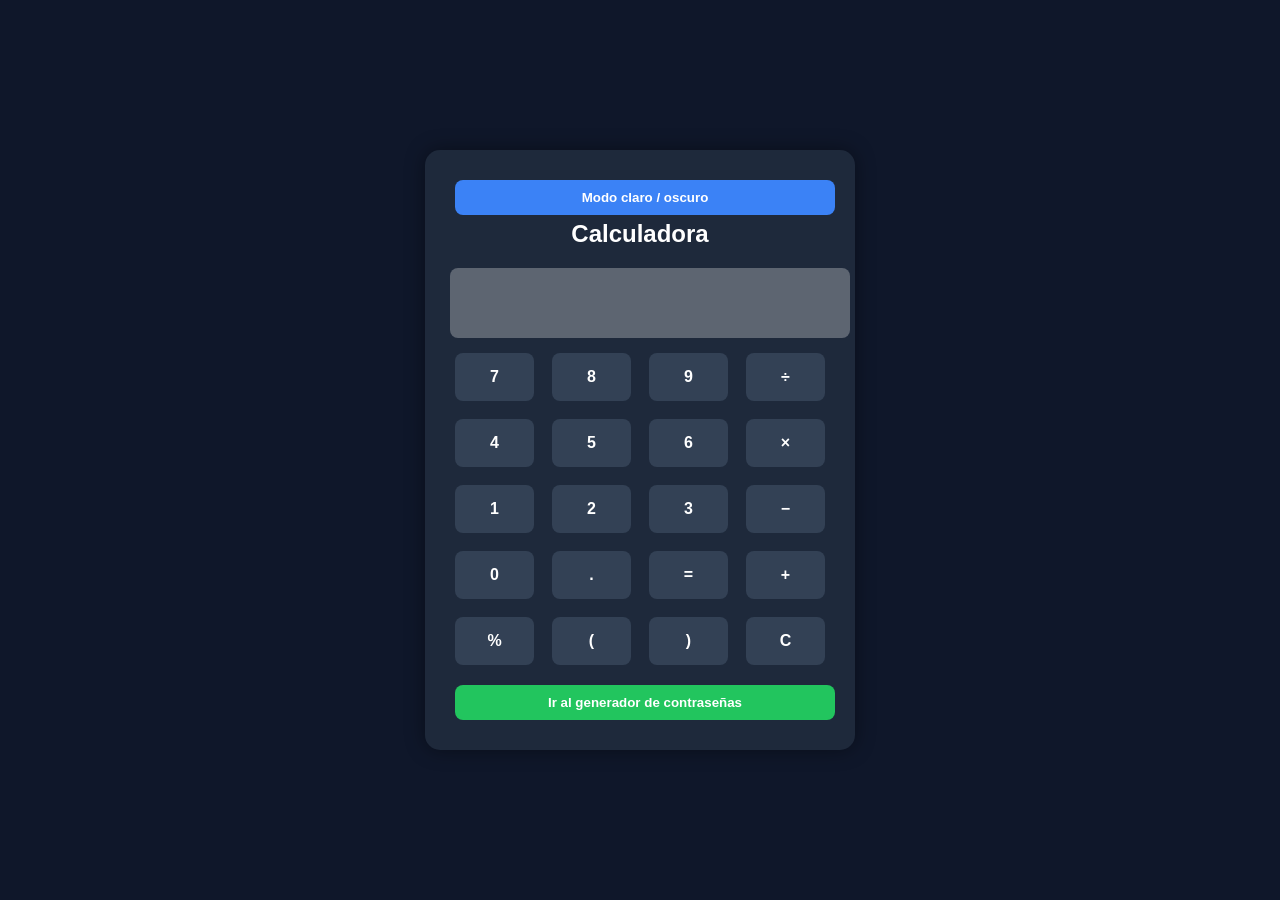
==== index.html @ c1d6c951 "Add initial HTML structure for online tools" ====
<!DOCTYPE html>
<html lang="es">
<head>
<meta charset="UTF-8">
<title>Herramientas Online</title>

<style>

body{
font-family:Arial;
margin:0;
background:#0f172a;
color:white;
display:flex;
justify-content:center;
align-items:center;
min-height:100vh;
transition:0.3s;
}

.container{
background:#1e293b;
padding:25px;
border-radius:15px;
width:380px;
box-shadow:0 0 20px rgba(0,0,0,0.4);
transition:0.3s;
}

h2{
margin-top:0;
text-align:center;
}

button{
padding:10px;
border:none;
border-radius:8px;
cursor:pointer;
margin:5px;
background:#ef4444;
color:white;
font-weight:bold;
}

button:hover{
opacity:0.85;
}

.mode-btn{
width:100%;
background:#3b82f6;
}

.calc-display{
width:100%;
height:50px;
font-size:20px;
margin-bottom:10px;
border-radius:8px;
border:none;
padding:10px;
}

.calc-grid{
display:grid;
grid-template-columns:repeat(4,1fr);
gap:8px;
}

.calc-grid button{
padding:15px;
font-size:16px;
background:#334155;
}

.password{
display:none;
}

#password{
background:#020617;
padding:12px;
border-radius:8px;
margin:10px 0;
word-break:break-all;
}

.options{
font-size:14px;
}

.history{
margin-top:10px;
max-height:80px;
overflow:auto;
font-size:12px;
background:#020617;
padding:8px;
border-radius:8px;
}

.strength{
height:8px;
background:#111;
border-radius:4px;
margin-top:8px;
overflow:hidden;
}

.strength-bar{
height:100%;
width:0%;
background:red;
transition:0.3s;
}

input[type="range"]{
width:100%;
}

.switch-btn{
margin-top:15px;
width:100%;
background:#22c55e;
}


/* MODO CLARO */

.light{
background:#f1f5f9;
color:black;
}

.light .container{
background:white;
}

.light #password{
background:#e2e8f0;
}

.light .history{
background:#e2e8f0;
}

.light .calc-grid button{
background:#d1d5db;
color:black;
}

</style>
</head>

<body>

<div class="container">

<button class="mode-btn" onclick="toggleMode()">Modo claro / oscuro</button>

<div id="calculatorTool">

<h2>Calculadora</h2>

<input class="calc-display" id="calcDisplay" disabled>

<div class="calc-grid">

<button onclick="press('7')">7</button>
<button onclick="press('8')">8</button>
<button onclick="press('9')">9</button>
<button onclick="press('/')">÷</button>

<button onclick="press('4')">4</button>
<button onclick="press('5')">5</button>
<button onclick="press('6')">6</button>
<button onclick="press('*')">×</button>

<button onclick="press('1')">1</button>
<button onclick="press('2')">2</button>
<button onclick="press('3')">3</button>
<button onclick="press('-')">−</button>

<button onclick="press('0')">0</button>
<button onclick="press('.')">.</button>
<button onclick="calculate()">=</button>
<button onclick="press('+')">+</button>

<button onclick="press('%')">%</button>
<button onclick="press('(')">(</button>
<button onclick="press(')')">)</button>
<button onclick="clearCalc()">C</button>

</div>

<button class="switch-btn" onclick="showPassword()">Ir al generador de contraseñas</button>

</div>


<div id="passwordTool" class="password">

<h2>Generador de Contraseñas</h2>

<div id="password">Pulsa generar</div>

<button onclick="generatePassword()">Generar</button>
<button onclick="copyPassword()">Copiar</button>

<div class="options">

<p>Longitud: <span id="lengthValue">16</span></p>
<input type="range" min="6" max="32" value="16" id="length">

<label><input type="checkbox" id="upper" checked> Mayúsculas</label><br>
<label><input type="checkbox" id="lower" checked> Minúsculas</label><br>
<label><input type="checkbox" id="numbers" checked> Números</label><br>
<label><input type="checkbox" id="symbols"> Símbolos</label>

</div>

<div class="strength">
<div class="strength-bar" id="strengthBar"></div>
</div>

<div class="history" id="history"></div>

<button class="switch-btn" onclick="showCalculator()">Volver a calculadora</button>

</div>

</div>

<script>

function toggleMode(){
document.body.classList.toggle("light");
}

let display=document.getElementById("calcDisplay");

function press(val){
display.value+=val;
}

function calculate(){
try{
display.value=eval(display.value);
}catch{
display.value="Error";
}
}

function clearCalc(){
display.value="";
}

function showPassword(){
document.getElementById("calculatorTool").style.display="none";
document.getElementById("passwordTool").style.display="block";
}

function showCalculator(){
document.getElementById("passwordTool").style.display="none";
document.getElementById("calculatorTool").style.display="block";
}

const upper="ABCDEFGHIJKLMNOPQRSTUVWXYZ";
const lower="abcdefghijklmnopqrstuvwxyz";
const numbers="0123456789";
const symbols="!@#$%^&*()_+[]{}<>?";

const slider=document.getElementById("length");
const lengthValue=document.getElementById("lengthValue");

slider.oninput=()=>lengthValue.innerText=slider.value;

function generatePassword(){

let chars="";

if(document.getElementById("upper").checked) chars+=upper;
if(document.getElementById("lower").checked) chars+=lower;
if(document.getElementById("numbers").checked) chars+=numbers;
if(document.getElementById("symbols").checked) chars+=symbols;

if(chars===""){
alert("Selecciona al menos una opción");
return;
}

let length=slider.value;
let password="";

for(let i=0;i<length;i++){
password+=chars.charAt(Math.floor(Math.random()*chars.length));
}

document.getElementById("password").innerText=password;

checkStrength(password);
addHistory(password);

}

function copyPassword(){

let text=document.getElementById("password").innerText;

navigator.clipboard.writeText(text).then(()=>{
alert("Contraseña copiada");
});

}

function checkStrength(pass){

let score=0;

if(pass.length>8) score++;
if(/[A-Z]/.test(pass)) score++;
if(/[0-9]/.test(pass)) score++;
if(/[^A-Za-z0-9]/.test(pass)) score++;

let bar=document.getElementById("strengthBar");

bar.style.width=(score/4*100)+"%";

if(score<=1) bar.style.background="red";
else if(score==2) bar.style.background="orange";
else if(score==3) bar.style.background="yellow";
else bar.style.background="green";

}

function addHistory(pass){

let history=document.getElementById("history");

let item=document.createElement("div");

item.innerText=pass;

history.prepend(item);

}

</script>

</body>
</html>
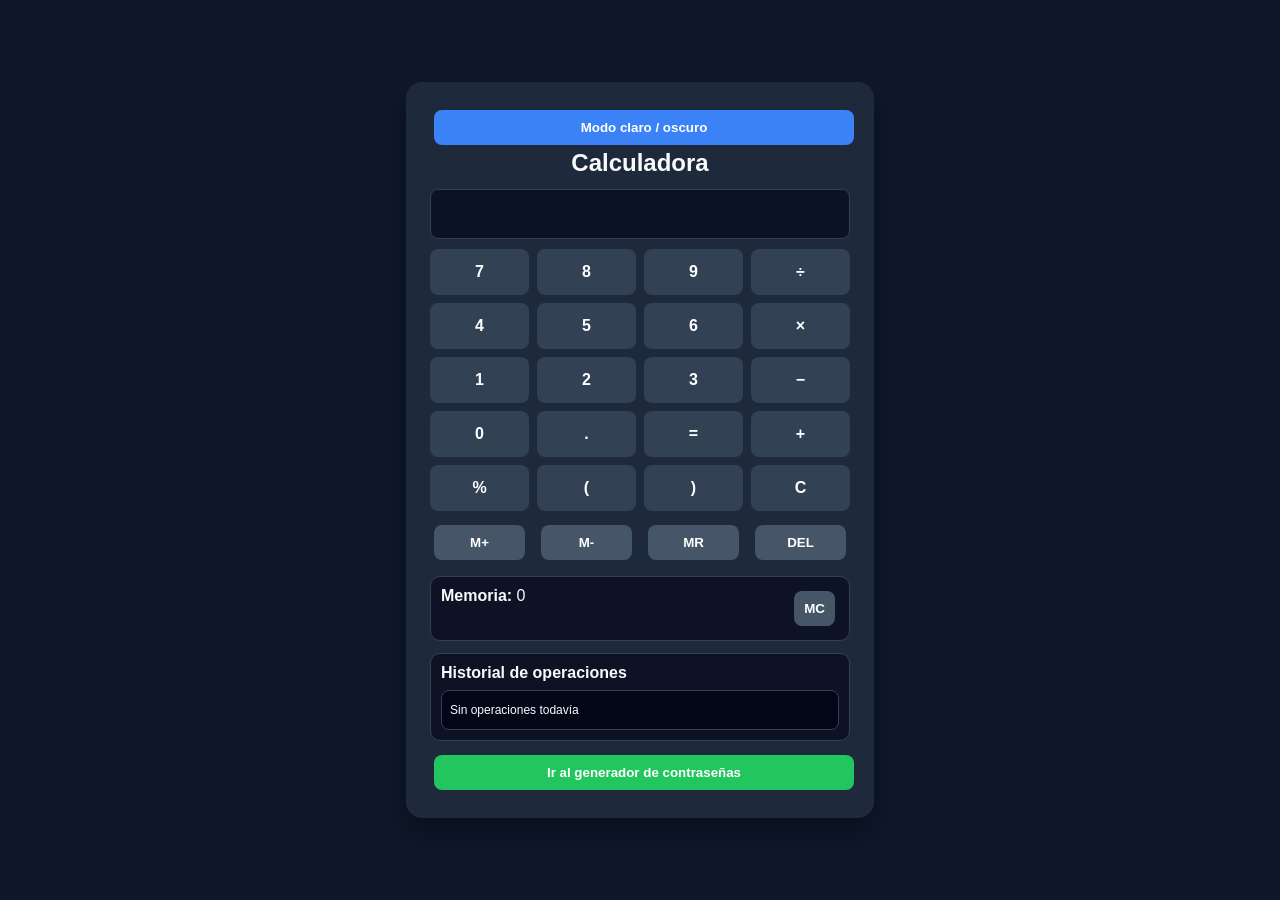
==== commit 4d3b7d0a: "Enhance calculator and password generator UX and security" ====
--- a/index.html
+++ b/index.html
@@ -2,350 +2,625 @@
 <html lang="es">
 <head>
 <meta charset="UTF-8">
+<meta name="viewport" content="width=device-width, initial-scale=1.0">
 <title>Herramientas Online</title>
 
 <style>
+:root{
+  --bg:#0f172a;
+  --panel:#1e293b;
+  --surface:#020617;
+  --text:#f8fafc;
+  --muted:#cbd5e1;
+  --primary:#3b82f6;
+  --secondary:#22c55e;
+  --danger:#ef4444;
+}
 
 body{
-font-family:Arial;
-margin:0;
-background:#0f172a;
-color:white;
-display:flex;
-justify-content:center;
-align-items:center;
-min-height:100vh;
-transition:0.3s;
+  font-family:Arial, sans-serif;
+  margin:0;
+  background:var(--bg);
+  color:var(--text);
+  display:flex;
+  justify-content:center;
+  align-items:center;
+  min-height:100vh;
+  transition:0.3s;
 }
 
 .container{
-background:#1e293b;
-padding:25px;
-border-radius:15px;
-width:380px;
-box-shadow:0 0 20px rgba(0,0,0,0.4);
-transition:0.3s;
+  background:var(--panel);
+  padding:24px;
+  border-radius:16px;
+  width:min(420px,92vw);
+  box-shadow:0 14px 28px rgba(0,0,0,0.35);
+  transition:0.3s;
 }
 
 h2{
-margin-top:0;
-text-align:center;
+  margin:0 0 12px;
+  text-align:center;
 }
 
 button{
-padding:10px;
-border:none;
-border-radius:8px;
-cursor:pointer;
-margin:5px;
-background:#ef4444;
-color:white;
-font-weight:bold;
-}
-
-button:hover{
-opacity:0.85;
-}
-
-.mode-btn{
-width:100%;
-background:#3b82f6;
-}
+  padding:10px;
+  border:none;
+  border-radius:8px;
+  cursor:pointer;
+  margin:4px;
+  background:var(--danger);
+  color:white;
+  font-weight:bold;
+  transition:transform 0.15s ease, opacity 0.15s ease;
+}
+button:hover{ opacity:0.9; }
+button:active{ transform:scale(0.98); }
+
+.mode-btn{ width:100%; background:var(--primary); }
+.switch-btn{ margin-top:14px; width:100%; background:var(--secondary); }
+.subtle-btn{ background:#475569; }
 
 .calc-display{
-width:100%;
-height:50px;
-font-size:20px;
-margin-bottom:10px;
-border-radius:8px;
-border:none;
-padding:10px;
+  width:100%;
+  height:50px;
+  font-size:20px;
+  margin-bottom:10px;
+  border-radius:8px;
+  border:1px solid #334155;
+  padding:10px;
+  box-sizing:border-box;
+  background:#0b1223;
+  color:var(--text);
 }
 
 .calc-grid{
-display:grid;
-grid-template-columns:repeat(4,1fr);
-gap:8px;
+  display:grid;
+  grid-template-columns:repeat(4,1fr);
+  gap:8px;
 }
 
 .calc-grid button{
-padding:15px;
-font-size:16px;
-background:#334155;
-}
-
-.password{
-display:none;
-}
+  padding:14px;
+  font-size:16px;
+  margin:0;
+  background:#334155;
+}
+
+.calc-memory{
+  display:grid;
+  grid-template-columns:repeat(4,1fr);
+  gap:8px;
+  margin:10px 0;
+}
+
+.section{
+  margin-top:12px;
+  background:rgba(2,6,23,0.6);
+  border:1px solid #334155;
+  border-radius:10px;
+  padding:10px;
+}
+
+.password{ display:none; }
 
 #password{
-background:#020617;
-padding:12px;
-border-radius:8px;
-margin:10px 0;
-word-break:break-all;
-}
-
-.options{
-font-size:14px;
-}
-
+  background:var(--surface);
+  padding:12px;
+  border-radius:8px;
+  margin:10px 0;
+  word-break:break-all;
+  min-height:20px;
+  border:1px solid #334155;
+}
+
+.options{ font-size:14px; color:var(--muted); }
 .history{
-margin-top:10px;
-max-height:80px;
-overflow:auto;
-font-size:12px;
-background:#020617;
-padding:8px;
-border-radius:8px;
-}
+  margin-top:8px;
+  max-height:120px;
+  overflow:auto;
+  font-size:12px;
+  background:var(--surface);
+  padding:8px;
+  border-radius:8px;
+  border:1px solid #334155;
+}
+.history div{ padding:4px 0; border-bottom:1px solid rgba(148,163,184,0.2); }
+.history div:last-child{ border-bottom:none; }
 
 .strength{
-height:8px;
-background:#111;
-border-radius:4px;
-margin-top:8px;
-overflow:hidden;
-}
-
-.strength-bar{
-height:100%;
-width:0%;
-background:red;
-transition:0.3s;
-}
-
-input[type="range"]{
-width:100%;
-}
-
-.switch-btn{
-margin-top:15px;
-width:100%;
-background:#22c55e;
-}
-
+  height:8px;
+  background:#111;
+  border-radius:4px;
+  margin-top:8px;
+  overflow:hidden;
+}
+.strength-bar{ height:100%; width:0%; background:red; transition:0.3s; }
+#strengthText{ margin-top:8px; font-size:13px; font-weight:bold; }
+#passwordTip{ margin-top:2px; font-size:12px; color:var(--muted); }
+
+input[type="range"]{ width:100%; }
+
+.toast{
+  position:fixed;
+  bottom:16px;
+  left:50%;
+  transform:translateX(-50%) translateY(20px);
+  background:#0b1223;
+  color:#fff;
+  border:1px solid #334155;
+  border-radius:8px;
+  padding:10px 14px;
+  opacity:0;
+  pointer-events:none;
+  transition:opacity .2s ease, transform .2s ease;
+  z-index:1000;
+}
+.toast.show{ opacity:1; transform:translateX(-50%) translateY(0); }
 
 /* MODO CLARO */
-
-.light{
-background:#f1f5f9;
-color:black;
-}
-
-.light .container{
-background:white;
-}
-
-.light #password{
-background:#e2e8f0;
-}
-
-.light .history{
-background:#e2e8f0;
-}
-
-.light .calc-grid button{
-background:#d1d5db;
-color:black;
-}
-
+.light{ background:#f1f5f9; color:black; }
+.light .container{ background:white; color:#0f172a; }
+.light .calc-display{ background:#f8fafc; color:#0f172a; border-color:#d1d5db; }
+.light #password, .light .history, .light .section{ background:#e2e8f0; border-color:#cbd5e1; }
+.light .calc-grid button{ background:#d1d5db; color:black; }
+.light .subtle-btn{ background:#94a3b8; color:#0f172a; }
 </style>
 </head>
 
 <body>
-
 <div class="container">
-
-<button class="mode-btn" onclick="toggleMode()">Modo claro / oscuro</button>
-
-<div id="calculatorTool">
-
-<h2>Calculadora</h2>
-
-<input class="calc-display" id="calcDisplay" disabled>
-
-<div class="calc-grid">
-
-<button onclick="press('7')">7</button>
-<button onclick="press('8')">8</button>
-<button onclick="press('9')">9</button>
-<button onclick="press('/')">÷</button>
-
-<button onclick="press('4')">4</button>
-<button onclick="press('5')">5</button>
-<button onclick="press('6')">6</button>
-<button onclick="press('*')">×</button>
-
-<button onclick="press('1')">1</button>
-<button onclick="press('2')">2</button>
-<button onclick="press('3')">3</button>
-<button onclick="press('-')">−</button>
-
-<button onclick="press('0')">0</button>
-<button onclick="press('.')">.</button>
-<button onclick="calculate()">=</button>
-<button onclick="press('+')">+</button>
-
-<button onclick="press('%')">%</button>
-<button onclick="press('(')">(</button>
-<button onclick="press(')')">)</button>
-<button onclick="clearCalc()">C</button>
-
+  <button class="mode-btn" onclick="toggleMode()">Modo claro / oscuro</button>
+
+  <div id="calculatorTool">
+    <h2>Calculadora</h2>
+    <input class="calc-display" id="calcDisplay" disabled aria-label="Pantalla de calculadora">
+
+    <div class="calc-grid">
+      <button onclick="press('7')">7</button>
+      <button onclick="press('8')">8</button>
+      <button onclick="press('9')">9</button>
+      <button onclick="press('/')">÷</button>
+
+      <button onclick="press('4')">4</button>
+      <button onclick="press('5')">5</button>
+      <button onclick="press('6')">6</button>
+      <button onclick="press('*')">×</button>
+
+      <button onclick="press('1')">1</button>
+      <button onclick="press('2')">2</button>
+      <button onclick="press('3')">3</button>
+      <button onclick="press('-')">−</button>
+
+      <button onclick="press('0')">0</button>
+      <button onclick="press('.')">.</button>
+      <button onclick="calculate()">=</button>
+      <button onclick="press('+')">+</button>
+
+      <button onclick="press('%')">%</button>
+      <button onclick="press('(')">(</button>
+      <button onclick="press(')')">)</button>
+      <button onclick="clearCalc()">C</button>
+    </div>
+
+    <div class="calc-memory">
+      <button class="subtle-btn" onclick="memoryAdd()">M+</button>
+      <button class="subtle-btn" onclick="memorySubtract()">M-</button>
+      <button class="subtle-btn" onclick="memoryRecall()">MR</button>
+      <button class="subtle-btn" onclick="deleteLast()">DEL</button>
+    </div>
+
+    <div class="section">
+      <strong>Memoria:</strong> <span id="memoryValue">0</span>
+      <button class="subtle-btn" style="float:right" onclick="memoryClear()">MC</button>
+      <div style="clear:both"></div>
+    </div>
+
+    <div class="section">
+      <strong>Historial de operaciones</strong>
+      <div class="history" id="calcHistory"></div>
+    </div>
+
+    <button class="switch-btn" onclick="showPassword()">Ir al generador de contraseñas</button>
+  </div>
+
+  <div id="passwordTool" class="password">
+    <h2>Generador de Contraseñas</h2>
+    <div id="password">Pulsa generar</div>
+
+    <button onclick="generatePassword()">Generar</button>
+    <button onclick="copyPassword()">Copiar</button>
+
+    <div class="options">
+      <p>Longitud: <span id="lengthValue">16</span></p>
+      <input type="range" min="6" max="64" value="16" id="length">
+
+      <label><input type="checkbox" id="upper" checked> Mayúsculas</label><br>
+      <label><input type="checkbox" id="lower" checked> Minúsculas</label><br>
+      <label><input type="checkbox" id="numbers" checked> Números</label><br>
+      <label><input type="checkbox" id="symbols"> Símbolos</label><br>
+      <label><input type="checkbox" id="excludeSimilar"> Excluir caracteres ambiguos (O,0,l,1,I)</label>
+    </div>
+
+    <div class="strength"><div class="strength-bar" id="strengthBar"></div></div>
+    <div id="strengthText">Fortaleza: -</div>
+    <div id="passwordTip"></div>
+
+    <div class="section">
+      <strong>Historial generado</strong>
+      <div class="history" id="history"></div>
+    </div>
+
+    <button class="switch-btn" onclick="showCalculator()">Volver a calculadora</button>
+  </div>
 </div>
 
-<button class="switch-btn" onclick="showPassword()">Ir al generador de contraseñas</button>
-
-</div>
-
-
-<div id="passwordTool" class="password">
-
-<h2>Generador de Contraseñas</h2>
-
-<div id="password">Pulsa generar</div>
-
-<button onclick="generatePassword()">Generar</button>
-<button onclick="copyPassword()">Copiar</button>
-
-<div class="options">
-
-<p>Longitud: <span id="lengthValue">16</span></p>
-<input type="range" min="6" max="32" value="16" id="length">
-
-<label><input type="checkbox" id="upper" checked> Mayúsculas</label><br>
-<label><input type="checkbox" id="lower" checked> Minúsculas</label><br>
-<label><input type="checkbox" id="numbers" checked> Números</label><br>
-<label><input type="checkbox" id="symbols"> Símbolos</label>
-
-</div>
-
-<div class="strength">
-<div class="strength-bar" id="strengthBar"></div>
-</div>
-
-<div class="history" id="history"></div>
-
-<button class="switch-btn" onclick="showCalculator()">Volver a calculadora</button>
-
-</div>
-
-</div>
+<div id="toast" class="toast" role="status" aria-live="polite"></div>
 
 <script>
-
 function toggleMode(){
-document.body.classList.toggle("light");
-}
-
-let display=document.getElementById("calcDisplay");
+  document.body.classList.toggle("light");
+  localStorage.setItem("smartcalc_theme", document.body.classList.contains("light") ? "light" : "dark");
+}
+
+const display=document.getElementById("calcDisplay");
+let calcMemory=0;
 
 function press(val){
-display.value+=val;
+  if(display.value==="Error") display.value="";
+  display.value+=val;
+}
+
+function clearCalc(){ display.value=""; }
+function deleteLast(){ display.value=display.value.slice(0,-1); }
+
+function tokenize(expression){
+  const tokens=[];
+  let num="";
+  for(let i=0;i<expression.length;i++){
+    const c=expression[i];
+    if(/[0-9.]/.test(c)){
+      num+=c;
+      continue;
+    }
+    if(num){
+      if((num.match(/\./g)||[]).length>1) throw new Error("Número inválido");
+      tokens.push(num);
+      num="";
+    }
+    if(/[+\-*/()%]/.test(c)) tokens.push(c);
+    else if(c.trim()!=="") throw new Error("Carácter no permitido");
+  }
+  if(num){
+    if((num.match(/\./g)||[]).length>1) throw new Error("Número inválido");
+    tokens.push(num);
+  }
+  return tokens;
+}
+
+function toRPN(tokens){
+  const output=[];
+  const stack=[];
+  const precedence={'+':1,'-':1,'*':2,'/':2,'%':2};
+
+  for(let i=0;i<tokens.length;i++){
+    const t=tokens[i];
+    const prev=tokens[i-1];
+
+    if(!Number.isNaN(Number(t))){
+      output.push(t);
+    }else if(t==='('){
+      stack.push(t);
+    }else if(t===')'){
+      while(stack.length && stack[stack.length-1] !== '(') output.push(stack.pop());
+      if(stack.pop()!=='(') throw new Error("Paréntesis sin cerrar");
+    }else if(precedence[t]){
+      if(t==='-' && (i===0 || (prev && (precedence[prev] || prev==='(')))) output.push('0');
+      while(stack.length && precedence[stack[stack.length-1]]>=precedence[t]) output.push(stack.pop());
+      stack.push(t);
+    }else{
+      throw new Error("Token inválido");
+    }
+  }
+
+  while(stack.length){
+    const op=stack.pop();
+    if(op==='(') throw new Error("Paréntesis sin cerrar");
+    output.push(op);
+  }
+
+  return output;
+}
+
+function evalRPN(rpn){
+  const stack=[];
+  for(const t of rpn){
+    if(!Number.isNaN(Number(t))){
+      stack.push(Number(t));
+      continue;
+    }
+    const b=stack.pop();
+    const a=stack.pop();
+    if(a===undefined || b===undefined) throw new Error("Expresión inválida");
+
+    if(t==='+') stack.push(a+b);
+    else if(t==='-') stack.push(a-b);
+    else if(t==='*') stack.push(a*b);
+    else if(t==='/'){
+      if(b===0) throw new Error("División por cero");
+      stack.push(a/b);
+    }
+    else if(t==='%'){
+      if(b===0) throw new Error("Módulo por cero");
+      stack.push(a%b);
+    }
+  }
+
+  if(stack.length!==1 || !Number.isFinite(stack[0])) throw new Error("Expresión inválida");
+  return stack[0];
+}
+
+function formatResult(n){
+  if(Number.isInteger(n)) return String(n);
+  return String(Number(n.toFixed(10)));
 }
 
 function calculate(){
-try{
-display.value=eval(display.value);
-}catch{
-display.value="Error";
-}
-}
-
-function clearCalc(){
-display.value="";
+  const expression=display.value;
+  if(!expression) return;
+
+  try{
+    const result=evalRPN(toRPN(tokenize(expression)));
+    const formatted=formatResult(result);
+    display.value=formatted;
+    addCalcHistory(`${expression} = ${formatted}`);
+  }catch(error){
+    display.value="Error";
+    showToast(error.message || "No se pudo calcular");
+  }
+}
+
+function addCalcHistory(entry){
+  const history=document.getElementById("calcHistory");
+  const item=document.createElement("div");
+  item.innerText=entry;
+  history.prepend(item);
+  while(history.children.length>15) history.removeChild(history.lastChild);
+}
+
+function getDisplayNumber(){
+  const value=Number(display.value);
+  return Number.isFinite(value) ? value : null;
+}
+
+function memoryAdd(){
+  const n=getDisplayNumber();
+  if(n===null) return showToast("Resultado inválido para memoria");
+  calcMemory+=n;
+  updateMemoryLabel();
+}
+
+function memorySubtract(){
+  const n=getDisplayNumber();
+  if(n===null) return showToast("Resultado inválido para memoria");
+  calcMemory-=n;
+  updateMemoryLabel();
+}
+
+function memoryRecall(){
+  display.value=formatResult(calcMemory);
+}
+
+function memoryClear(){
+  calcMemory=0;
+  updateMemoryLabel();
+}
+
+function updateMemoryLabel(){
+  document.getElementById("memoryValue").innerText=formatResult(calcMemory);
 }
 
 function showPassword(){
-document.getElementById("calculatorTool").style.display="none";
-document.getElementById("passwordTool").style.display="block";
+  document.getElementById("calculatorTool").style.display="none";
+  document.getElementById("passwordTool").style.display="block";
 }
 
 function showCalculator(){
-document.getElementById("passwordTool").style.display="none";
-document.getElementById("calculatorTool").style.display="block";
+  document.getElementById("passwordTool").style.display="none";
+  document.getElementById("calculatorTool").style.display="block";
 }
 
 const upper="ABCDEFGHIJKLMNOPQRSTUVWXYZ";
 const lower="abcdefghijklmnopqrstuvwxyz";
 const numbers="0123456789";
 const symbols="!@#$%^&*()_+[]{}<>?";
+const ambiguous=/[O0l1I]/g;
 
 const slider=document.getElementById("length");
 const lengthValue=document.getElementById("lengthValue");
-
-slider.oninput=()=>lengthValue.innerText=slider.value;
+slider.oninput=()=>{
+  lengthValue.innerText=slider.value;
+  savePasswordPrefs();
+};
+
+["upper","lower","numbers","symbols","excludeSimilar"].forEach(id=>{
+  document.getElementById(id).addEventListener("change", savePasswordPrefs);
+});
+
+function secureRandomInt(max){
+  if(max<=0) throw new Error("Máximo inválido");
+  const maxUint=0xffffffff;
+  const limit=maxUint - (maxUint % max);
+  const array=new Uint32Array(1);
+  do{ crypto.getRandomValues(array); }while(array[0]>=limit);
+  return array[0] % max;
+}
+
+function randomChar(set){ return set.charAt(secureRandomInt(set.length)); }
+
+function shuffleSecure(chars){
+  for(let i=chars.length-1;i>0;i--){
+    const j=secureRandomInt(i+1);
+    [chars[i],chars[j]]=[chars[j],chars[i]];
+  }
+  return chars;
+}
+
+function selectedSets(){
+  const excludeSimilar=document.getElementById("excludeSimilar").checked;
+  const sets=[];
+
+  const maybePush=(enabled, charset)=>{
+    if(!enabled) return;
+    const clean=excludeSimilar ? charset.replace(ambiguous,"") : charset;
+    if(clean.length) sets.push(clean);
+  };
+
+  maybePush(document.getElementById("upper").checked, upper);
+  maybePush(document.getElementById("lower").checked, lower);
+  maybePush(document.getElementById("numbers").checked, numbers);
+  maybePush(document.getElementById("symbols").checked, symbols);
+
+  return sets;
+}
 
 function generatePassword(){
-
-let chars="";
-
-if(document.getElementById("upper").checked) chars+=upper;
-if(document.getElementById("lower").checked) chars+=lower;
-if(document.getElementById("numbers").checked) chars+=numbers;
-if(document.getElementById("symbols").checked) chars+=symbols;
-
-if(chars===""){
-alert("Selecciona al menos una opción");
-return;
-}
-
-let length=slider.value;
-let password="";
-
-for(let i=0;i<length;i++){
-password+=chars.charAt(Math.floor(Math.random()*chars.length));
-}
-
-document.getElementById("password").innerText=password;
-
-checkStrength(password);
-addHistory(password);
-
+  const sets=selectedSets();
+  if(!sets.length){
+    showToast("Selecciona al menos una opción");
+    return;
+  }
+
+  const length=Number(slider.value);
+  if(length<sets.length){
+    showToast("Aumenta la longitud para cubrir todas las opciones elegidas");
+    return;
+  }
+
+  const chars=[];
+  for(const set of sets) chars.push(randomChar(set));
+
+  const allChars=sets.join("");
+  while(chars.length<length) chars.push(randomChar(allChars));
+
+  const password=shuffleSecure(chars).join("");
+  document.getElementById("password").innerText=password;
+
+  checkStrength(password);
+  addHistory(password);
 }
 
 function copyPassword(){
-
-let text=document.getElementById("password").innerText;
-
-navigator.clipboard.writeText(text).then(()=>{
-alert("Contraseña copiada");
+  const text=document.getElementById("password").innerText;
+  if(!text || text==="Pulsa generar") return showToast("Primero genera una contraseña");
+
+  navigator.clipboard.writeText(text)
+    .then(()=>showToast("Contraseña copiada"))
+    .catch(()=>showToast("No se pudo copiar automáticamente"));
+}
+
+function checkStrength(pass){
+  let score=0;
+  const tips=[];
+
+  if(pass.length>=12) score++; else tips.push("Usa 12+ caracteres");
+  if(pass.length>=20) score++;
+  if(/[A-Z]/.test(pass)) score++; else tips.push("Incluye mayúsculas");
+  if(/[a-z]/.test(pass)) score++; else tips.push("Incluye minúsculas");
+  if(/[0-9]/.test(pass)) score++; else tips.push("Incluye números");
+  if(/[^A-Za-z0-9]/.test(pass)) score++; else tips.push("Incluye símbolos");
+  if(/(.)\1{2,}/.test(pass)) { score=Math.max(0,score-1); tips.push("Evita repeticiones consecutivas"); }
+
+  const maxScore=6;
+  const percent=(score/maxScore)*100;
+
+  const bar=document.getElementById("strengthBar");
+  const text=document.getElementById("strengthText");
+  const tip=document.getElementById("passwordTip");
+
+  bar.style.width=`${percent}%`;
+
+  if(score<=2){
+    bar.style.background="red";
+    text.innerText="Fortaleza: Débil";
+  }else if(score<=4){
+    bar.style.background="orange";
+    text.innerText="Fortaleza: Media";
+  }else if(score===5){
+    bar.style.background="#84cc16";
+    text.innerText="Fortaleza: Fuerte";
+  }else{
+    bar.style.background="green";
+    text.innerText="Fortaleza: Muy fuerte";
+  }
+
+  tip.innerText=tips.length ? `Sugerencia: ${tips[0]}` : "Excelente combinación de seguridad";
+}
+
+function addHistory(pass){
+  const history=document.getElementById("history");
+  const item=document.createElement("div");
+  item.innerText=pass;
+  history.prepend(item);
+  while(history.children.length>20) history.removeChild(history.lastChild);
+}
+
+function showToast(message){
+  const toast=document.getElementById("toast");
+  toast.textContent=message;
+  toast.classList.add("show");
+  clearTimeout(showToast.timer);
+  showToast.timer=setTimeout(()=>toast.classList.remove("show"), 2200);
+}
+
+function savePasswordPrefs(){
+  const prefs={
+    length:Number(slider.value),
+    upper:document.getElementById("upper").checked,
+    lower:document.getElementById("lower").checked,
+    numbers:document.getElementById("numbers").checked,
+    symbols:document.getElementById("symbols").checked,
+    excludeSimilar:document.getElementById("excludeSimilar").checked,
+  };
+  localStorage.setItem("smartcalc_pwd_prefs", JSON.stringify(prefs));
+}
+
+function loadPrefs(){
+  const theme=localStorage.getItem("smartcalc_theme");
+  if(theme==="light") document.body.classList.add("light");
+
+  try{
+    const prefs=JSON.parse(localStorage.getItem("smartcalc_pwd_prefs") || "{}");
+    if(prefs.length) slider.value=Math.min(64,Math.max(6,prefs.length));
+    ["upper","lower","numbers","symbols","excludeSimilar"].forEach(id=>{
+      if(typeof prefs[id]==="boolean") document.getElementById(id).checked=prefs[id];
+    });
+  }catch{ /* noop */ }
+
+  lengthValue.innerText=slider.value;
+  updateMemoryLabel();
+  document.getElementById("calcHistory").innerHTML="<div>Sin operaciones todavía</div>";
+  document.getElementById("history").innerHTML="<div>Sin contraseñas generadas</div>";
+}
+
+document.addEventListener("keydown", (event)=>{
+  const key=event.key;
+  const inPasswordView=document.getElementById("passwordTool").style.display==="block";
+  if(inPasswordView) return;
+
+  if(/[0-9]/.test(key) || ["+","-","*","/","%",".","(",")"].includes(key)){
+    press(key);
+  }else if(key==="Enter"){
+    event.preventDefault();
+    calculate();
+  }else if(key==="Backspace"){
+    deleteLast();
+  }else if(key==="Escape"){
+    clearCalc();
+  }
 });
 
-}
-
-function checkStrength(pass){
-
-let score=0;
-
-if(pass.length>8) score++;
-if(/[A-Z]/.test(pass)) score++;
-if(/[0-9]/.test(pass)) score++;
-if(/[^A-Za-z0-9]/.test(pass)) score++;
-
-let bar=document.getElementById("strengthBar");
-
-bar.style.width=(score/4*100)+"%";
-
-if(score<=1) bar.style.background="red";
-else if(score==2) bar.style.background="orange";
-else if(score==3) bar.style.background="yellow";
-else bar.style.background="green";
-
-}
-
-function addHistory(pass){
-
-let history=document.getElementById("history");
-
-let item=document.createElement("div");
-
-item.innerText=pass;
-
-history.prepend(item);
-
-}
-
+loadPrefs();
 </script>
 
 </body>
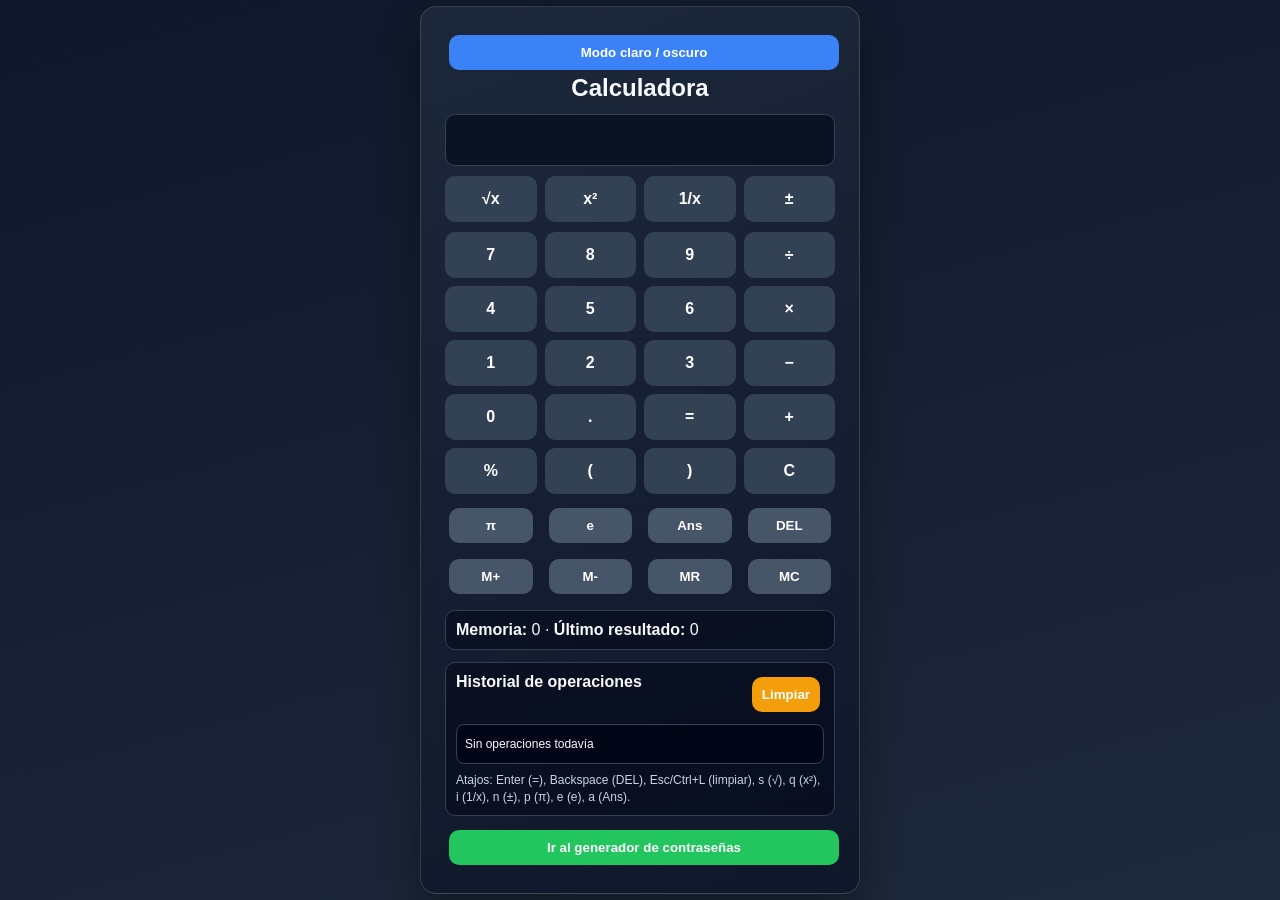
==== commit 40280cca: "Polish UI animations and add advanced calculator shortcuts" ====
--- a/index.html
+++ b/index.html
@@ -17,86 +17,83 @@
   --danger:#ef4444;
 }
 
+*{ box-sizing:border-box; }
+
 body{
   font-family:Arial, sans-serif;
   margin:0;
-  background:var(--bg);
+  background:linear-gradient(165deg,#0f172a,#1e293b);
   color:var(--text);
   display:flex;
   justify-content:center;
   align-items:center;
   min-height:100vh;
-  transition:0.3s;
+  transition:0.35s ease;
 }
 
 .container{
-  background:var(--panel);
+  background:linear-gradient(160deg,rgba(30,41,59,0.95),rgba(15,23,42,0.94));
+  backdrop-filter: blur(8px);
   padding:24px;
   border-radius:16px;
-  width:min(420px,92vw);
-  box-shadow:0 14px 28px rgba(0,0,0,0.35);
-  transition:0.3s;
-}
-
-h2{
-  margin:0 0 12px;
-  text-align:center;
-}
+  width:min(440px,92vw);
+  box-shadow:0 20px 40px rgba(0,0,0,0.35);
+  border:1px solid rgba(148,163,184,.25);
+}
+
+h2{ margin:0 0 12px; text-align:center; }
 
 button{
   padding:10px;
   border:none;
-  border-radius:8px;
+  border-radius:10px;
   cursor:pointer;
   margin:4px;
   background:var(--danger);
   color:white;
   font-weight:bold;
-  transition:transform 0.15s ease, opacity 0.15s ease;
-}
-button:hover{ opacity:0.9; }
-button:active{ transform:scale(0.98); }
+  transition:transform .14s ease, filter .14s ease, box-shadow .2s ease;
+}
+button:hover{ filter:brightness(1.08); box-shadow:0 5px 12px rgba(0,0,0,.2); }
+button:active{ transform:translateY(1px) scale(0.985); }
+button:focus-visible{ outline:2px solid #93c5fd; outline-offset:2px; }
 
 .mode-btn{ width:100%; background:var(--primary); }
 .switch-btn{ margin-top:14px; width:100%; background:var(--secondary); }
 .subtle-btn{ background:#475569; }
+.warning-btn{ background:#f59e0b; }
+
+.tool{
+  animation:fadeSlide .26s ease;
+}
+
+@keyframes fadeSlide{
+  from{ opacity:0; transform:translateY(6px); }
+  to{ opacity:1; transform:translateY(0); }
+}
 
 .calc-display{
   width:100%;
-  height:50px;
-  font-size:20px;
+  height:52px;
+  font-size:21px;
   margin-bottom:10px;
-  border-radius:8px;
+  border-radius:10px;
   border:1px solid #334155;
   padding:10px;
-  box-sizing:border-box;
   background:#0b1223;
   color:var(--text);
 }
 
-.calc-grid{
-  display:grid;
-  grid-template-columns:repeat(4,1fr);
-  gap:8px;
-}
-
-.calc-grid button{
-  padding:14px;
-  font-size:16px;
-  margin:0;
-  background:#334155;
-}
-
-.calc-memory{
-  display:grid;
-  grid-template-columns:repeat(4,1fr);
-  gap:8px;
-  margin:10px 0;
-}
+.calc-grid,.calc-memory,.calc-scientific{ display:grid; gap:8px; }
+.calc-grid{ grid-template-columns:repeat(4,1fr); }
+.calc-memory{ grid-template-columns:repeat(4,1fr); margin:10px 0; }
+.calc-scientific{ grid-template-columns:repeat(4,1fr); margin-bottom:10px; }
+
+.calc-grid button,.calc-scientific button{ padding:14px; font-size:16px; margin:0; background:#334155; }
 
 .section{
   margin-top:12px;
-  background:rgba(2,6,23,0.6);
+  background:rgba(2,6,23,0.55);
   border:1px solid #334155;
   border-radius:10px;
   padding:10px;
@@ -138,6 +135,7 @@
 .strength-bar{ height:100%; width:0%; background:red; transition:0.3s; }
 #strengthText{ margin-top:8px; font-size:13px; font-weight:bold; }
 #passwordTip{ margin-top:2px; font-size:12px; color:var(--muted); }
+#shortcutHint{ font-size:12px; color:var(--muted); margin-top:8px; line-height:1.4; }
 
 input[type="range"]{ width:100%; }
 
@@ -159,11 +157,11 @@
 .toast.show{ opacity:1; transform:translateX(-50%) translateY(0); }
 
 /* MODO CLARO */
-.light{ background:#f1f5f9; color:black; }
-.light .container{ background:white; color:#0f172a; }
+.light{ background:linear-gradient(165deg,#f8fafc,#e2e8f0); color:black; }
+.light .container{ background:linear-gradient(160deg,#ffffff,#f8fafc); color:#0f172a; border-color:#d1d5db; }
 .light .calc-display{ background:#f8fafc; color:#0f172a; border-color:#d1d5db; }
 .light #password, .light .history, .light .section{ background:#e2e8f0; border-color:#cbd5e1; }
-.light .calc-grid button{ background:#d1d5db; color:black; }
+.light .calc-grid button,.light .calc-scientific button{ background:#d1d5db; color:black; }
 .light .subtle-btn{ background:#94a3b8; color:#0f172a; }
 </style>
 </head>
@@ -172,9 +170,16 @@
 <div class="container">
   <button class="mode-btn" onclick="toggleMode()">Modo claro / oscuro</button>
 
-  <div id="calculatorTool">
+  <div id="calculatorTool" class="tool">
     <h2>Calculadora</h2>
     <input class="calc-display" id="calcDisplay" disabled aria-label="Pantalla de calculadora">
+
+    <div class="calc-scientific">
+      <button onclick="applySquareRoot()">√x</button>
+      <button onclick="applyPower2()">x²</button>
+      <button onclick="applyReciprocal()">1/x</button>
+      <button onclick="toggleSign()">±</button>
+    </div>
 
     <div class="calc-grid">
       <button onclick="press('7')">7</button>
@@ -204,27 +209,34 @@
     </div>
 
     <div class="calc-memory">
+      <button class="subtle-btn" onclick="insertConstant('PI')">π</button>
+      <button class="subtle-btn" onclick="insertConstant('E')">e</button>
+      <button class="subtle-btn" onclick="insertLastAnswer()">Ans</button>
+      <button class="subtle-btn" onclick="deleteLast()">DEL</button>
       <button class="subtle-btn" onclick="memoryAdd()">M+</button>
       <button class="subtle-btn" onclick="memorySubtract()">M-</button>
       <button class="subtle-btn" onclick="memoryRecall()">MR</button>
-      <button class="subtle-btn" onclick="deleteLast()">DEL</button>
+      <button class="subtle-btn" onclick="memoryClear()">MC</button>
     </div>
 
     <div class="section">
-      <strong>Memoria:</strong> <span id="memoryValue">0</span>
-      <button class="subtle-btn" style="float:right" onclick="memoryClear()">MC</button>
-      <div style="clear:both"></div>
+      <strong>Memoria:</strong> <span id="memoryValue">0</span> · <strong>Último resultado:</strong> <span id="lastAnswer">0</span>
     </div>
 
     <div class="section">
       <strong>Historial de operaciones</strong>
+      <button class="warning-btn" style="float:right" onclick="clearCalcHistory()">Limpiar</button>
+      <div style="clear:both"></div>
       <div class="history" id="calcHistory"></div>
+      <div id="shortcutHint">
+        Atajos: Enter (=), Backspace (DEL), Esc/Ctrl+L (limpiar), s (√), q (x²), i (1/x), n (±), p (π), e (e), a (Ans).
+      </div>
     </div>
 
     <button class="switch-btn" onclick="showPassword()">Ir al generador de contraseñas</button>
   </div>
 
-  <div id="passwordTool" class="password">
+  <div id="passwordTool" class="password tool">
     <h2>Generador de Contraseñas</h2>
     <div id="password">Pulsa generar</div>
 
@@ -248,6 +260,8 @@
 
     <div class="section">
       <strong>Historial generado</strong>
+      <button class="warning-btn" style="float:right" onclick="clearPasswordHistory()">Limpiar</button>
+      <div style="clear:both"></div>
       <div class="history" id="history"></div>
     </div>
 
@@ -265,6 +279,7 @@
 
 const display=document.getElementById("calcDisplay");
 let calcMemory=0;
+let lastCalcAnswer=0;
 
 function press(val){
   if(display.value==="Error") display.value="";
@@ -273,6 +288,41 @@
 
 function clearCalc(){ display.value=""; }
 function deleteLast(){ display.value=display.value.slice(0,-1); }
+
+function insertConstant(type){
+  const value=type === "PI" ? Math.PI : Math.E;
+  display.value += formatResult(value);
+}
+
+function insertLastAnswer(){
+  display.value += formatResult(lastCalcAnswer);
+}
+
+function applySquareRoot(){
+  const n=getDisplayNumber();
+  if(n===null) return showToast("Introduce primero un número");
+  if(n<0) return showToast("No existe raíz real de un número negativo");
+  display.value=formatResult(Math.sqrt(n));
+}
+
+function applyPower2(){
+  const n=getDisplayNumber();
+  if(n===null) return showToast("Introduce primero un número");
+  display.value=formatResult(n**2);
+}
+
+function applyReciprocal(){
+  const n=getDisplayNumber();
+  if(n===null) return showToast("Introduce primero un número");
+  if(n===0) return showToast("No se puede dividir entre cero");
+  display.value=formatResult(1/n);
+}
+
+function toggleSign(){
+  const n=getDisplayNumber();
+  if(n===null) return showToast("Introduce primero un número");
+  display.value=formatResult(-n);
+}
 
 function tokenize(expression){
   const tokens=[];
@@ -288,7 +338,7 @@
       tokens.push(num);
       num="";
     }
-    if(/[+\-*/()%]/.test(c)) tokens.push(c);
+    if(/[+\-*/()%^]/.test(c)) tokens.push(c);
     else if(c.trim()!=="") throw new Error("Carácter no permitido");
   }
   if(num){
@@ -301,7 +351,7 @@
 function toRPN(tokens){
   const output=[];
   const stack=[];
-  const precedence={'+':1,'-':1,'*':2,'/':2,'%':2};
+  const precedence={'+':1,'-':1,'*':2,'/':2,'%':2,'^':3};
 
   for(let i=0;i<tokens.length;i++){
     const t=tokens[i];
@@ -316,7 +366,7 @@
       if(stack.pop()!=='(') throw new Error("Paréntesis sin cerrar");
     }else if(precedence[t]){
       if(t==='-' && (i===0 || (prev && (precedence[prev] || prev==='(')))) output.push('0');
-      while(stack.length && precedence[stack[stack.length-1]]>=precedence[t]) output.push(stack.pop());
+      while(stack.length && precedence[stack[stack.length-1]]>=precedence[t] && !(t==='^' && stack[stack.length-1]==='^')) output.push(stack.pop());
       stack.push(t);
     }else{
       throw new Error("Token inválido");
@@ -349,10 +399,11 @@
     else if(t==='/'){
       if(b===0) throw new Error("División por cero");
       stack.push(a/b);
-    }
-    else if(t==='%'){
+    }else if(t==='%'){
       if(b===0) throw new Error("Módulo por cero");
       stack.push(a%b);
+    }else if(t==='^'){
+      stack.push(a**b);
     }
   }
 
@@ -373,6 +424,8 @@
     const result=evalRPN(toRPN(tokenize(expression)));
     const formatted=formatResult(result);
     display.value=formatted;
+    lastCalcAnswer=result;
+    updateLastAnswerLabel();
     addCalcHistory(`${expression} = ${formatted}`);
   }catch(error){
     display.value="Error";
@@ -382,10 +435,16 @@
 
 function addCalcHistory(entry){
   const history=document.getElementById("calcHistory");
+  const placeholder=history.querySelector(".placeholder");
+  if(placeholder) placeholder.remove();
   const item=document.createElement("div");
   item.innerText=entry;
   history.prepend(item);
   while(history.children.length>15) history.removeChild(history.lastChild);
+}
+
+function clearCalcHistory(){
+  document.getElementById("calcHistory").innerHTML='<div class="placeholder">Sin operaciones todavía</div>';
 }
 
 function getDisplayNumber(){
@@ -420,14 +479,26 @@
   document.getElementById("memoryValue").innerText=formatResult(calcMemory);
 }
 
+function updateLastAnswerLabel(){
+  document.getElementById("lastAnswer").innerText=formatResult(lastCalcAnswer);
+}
+
 function showPassword(){
   document.getElementById("calculatorTool").style.display="none";
-  document.getElementById("passwordTool").style.display="block";
+  const passwordTool=document.getElementById("passwordTool");
+  passwordTool.style.display="block";
+  passwordTool.classList.remove("tool");
+  void passwordTool.offsetWidth;
+  passwordTool.classList.add("tool");
 }
 
 function showCalculator(){
   document.getElementById("passwordTool").style.display="none";
-  document.getElementById("calculatorTool").style.display="block";
+  const calculatorTool=document.getElementById("calculatorTool");
+  calculatorTool.style.display="block";
+  calculatorTool.classList.remove("tool");
+  void calculatorTool.offsetWidth;
+  calculatorTool.classList.add("tool");
 }
 
 const upper="ABCDEFGHIJKLMNOPQRSTUVWXYZ";
@@ -559,10 +630,16 @@
 
 function addHistory(pass){
   const history=document.getElementById("history");
+  const placeholder=history.querySelector(".placeholder");
+  if(placeholder) placeholder.remove();
   const item=document.createElement("div");
   item.innerText=pass;
   history.prepend(item);
   while(history.children.length>20) history.removeChild(history.lastChild);
+}
+
+function clearPasswordHistory(){
+  document.getElementById("history").innerHTML='<div class="placeholder">Sin contraseñas generadas</div>';
 }
 
 function showToast(message){
@@ -595,12 +672,13 @@
     ["upper","lower","numbers","symbols","excludeSimilar"].forEach(id=>{
       if(typeof prefs[id]==="boolean") document.getElementById(id).checked=prefs[id];
     });
-  }catch{ /* noop */ }
+  }catch{}
 
   lengthValue.innerText=slider.value;
   updateMemoryLabel();
-  document.getElementById("calcHistory").innerHTML="<div>Sin operaciones todavía</div>";
-  document.getElementById("history").innerHTML="<div>Sin contraseñas generadas</div>";
+  updateLastAnswerLabel();
+  clearCalcHistory();
+  clearPasswordHistory();
 }
 
 document.addEventListener("keydown", (event)=>{
@@ -608,15 +686,35 @@
   const inPasswordView=document.getElementById("passwordTool").style.display==="block";
   if(inPasswordView) return;
 
-  if(/[0-9]/.test(key) || ["+","-","*","/","%",".","(",")"].includes(key)){
+  if(event.ctrlKey && key.toLowerCase()==='l'){
+    event.preventDefault();
+    clearCalc();
+    return;
+  }
+
+  if(/[0-9]/.test(key) || ["+","-","*","/","%",".","(",")","^"].includes(key)){
     press(key);
   }else if(key==="Enter"){
     event.preventDefault();
     calculate();
   }else if(key==="Backspace"){
     deleteLast();
-  }else if(key==="Escape"){
+  }else if(key==="Escape" || key==="Delete"){
     clearCalc();
+  }else if(key.toLowerCase()==='s'){
+    applySquareRoot();
+  }else if(key.toLowerCase()==='q'){
+    applyPower2();
+  }else if(key.toLowerCase()==='i'){
+    applyReciprocal();
+  }else if(key.toLowerCase()==='n'){
+    toggleSign();
+  }else if(key.toLowerCase()==='p'){
+    insertConstant('PI');
+  }else if(key.toLowerCase()==='e'){
+    insertConstant('E');
+  }else if(key.toLowerCase()==='a'){
+    insertLastAnswer();
   }
 });
 
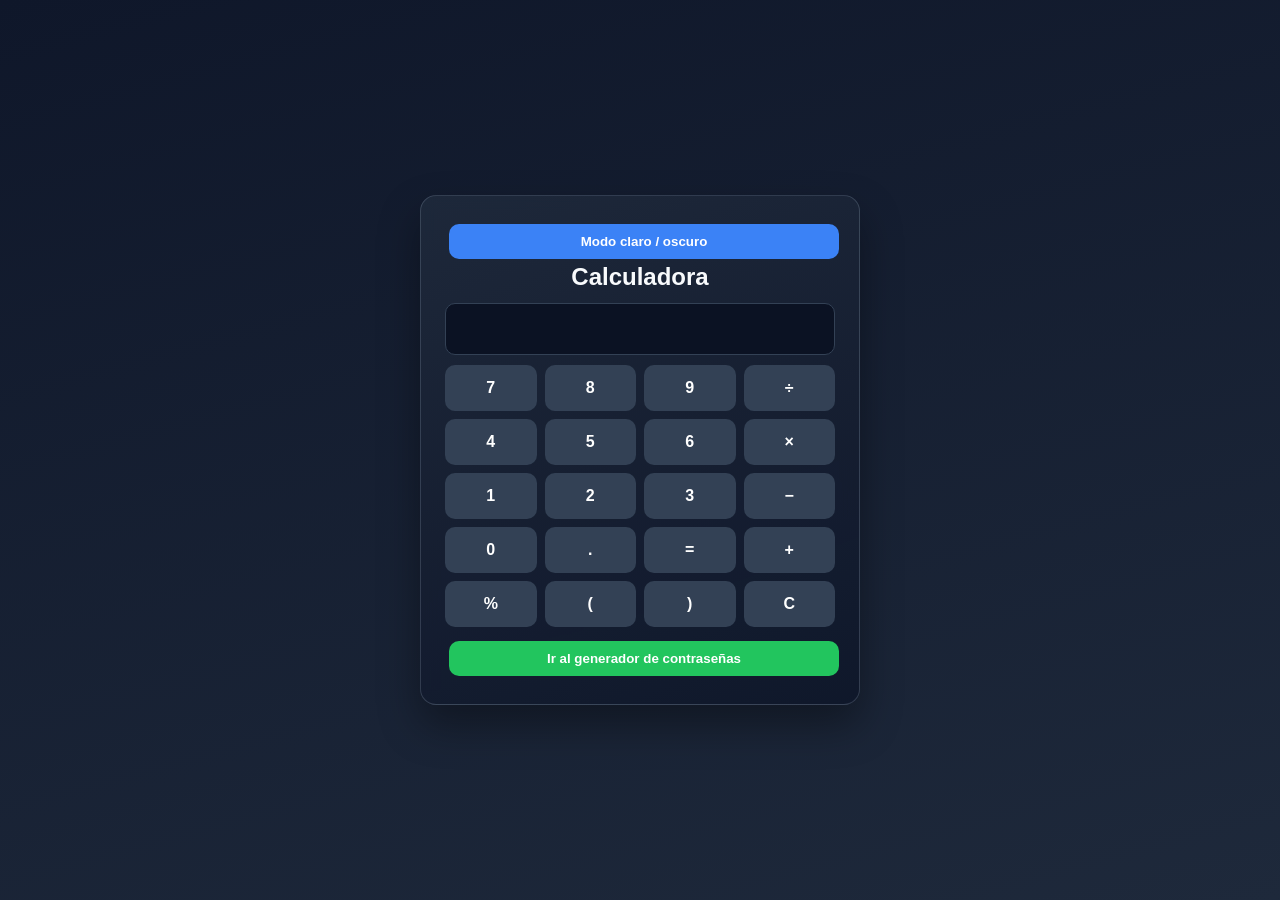
==== commit 9161309a: "Merge branch 'main' into codex/improve-calculator-and-password-generator-nr4ov6" ====
--- a/index.html
+++ b/index.html
@@ -6,168 +6,230 @@
 <title>Herramientas Online</title>
 
 <style>
-:root{
-  --bg:#0f172a;
-  --panel:#1e293b;
-  --surface:#020617;
-  --text:#f8fafc;
-  --muted:#cbd5e1;
-  --primary:#3b82f6;
-  --secondary:#22c55e;
-  --danger:#ef4444;
-}
-
-*{ box-sizing:border-box; }
 
 body{
-  font-family:Arial, sans-serif;
-  margin:0;
-  background:linear-gradient(165deg,#0f172a,#1e293b);
-  color:var(--text);
-  display:flex;
-  justify-content:center;
-  align-items:center;
-  min-height:100vh;
-  transition:0.35s ease;
+font-family:Arial;
+margin:0;
+background:#0f172a;
+color:white;
+display:flex;
+justify-content:center;
+align-items:center;
+min-height:100vh;
+transition:0.3s;
 }
 
 .container{
-  background:linear-gradient(160deg,rgba(30,41,59,0.95),rgba(15,23,42,0.94));
-  backdrop-filter: blur(8px);
-  padding:24px;
-  border-radius:16px;
-  width:min(440px,92vw);
-  box-shadow:0 20px 40px rgba(0,0,0,0.35);
-  border:1px solid rgba(148,163,184,.25);
-}
-
-h2{ margin:0 0 12px; text-align:center; }
+background:#1e293b;
+padding:25px;
+border-radius:15px;
+width:380px;
+box-shadow:0 0 20px rgba(0,0,0,0.4);
+transition:0.3s;
+}
+
+h2{
+margin-top:0;
+text-align:center;
+}
 
 button{
-  padding:10px;
-  border:none;
-  border-radius:10px;
-  cursor:pointer;
-  margin:4px;
-  background:var(--danger);
-  color:white;
-  font-weight:bold;
-  transition:transform .14s ease, filter .14s ease, box-shadow .2s ease;
-}
-button:hover{ filter:brightness(1.08); box-shadow:0 5px 12px rgba(0,0,0,.2); }
-button:active{ transform:translateY(1px) scale(0.985); }
-button:focus-visible{ outline:2px solid #93c5fd; outline-offset:2px; }
-
-.mode-btn{ width:100%; background:var(--primary); }
-.switch-btn{ margin-top:14px; width:100%; background:var(--secondary); }
-.subtle-btn{ background:#475569; }
-.warning-btn{ background:#f59e0b; }
-
-.tool{
-  animation:fadeSlide .26s ease;
-}
-
-@keyframes fadeSlide{
-  from{ opacity:0; transform:translateY(6px); }
-  to{ opacity:1; transform:translateY(0); }
+padding:10px;
+border:none;
+border-radius:8px;
+cursor:pointer;
+margin:5px;
+background:#ef4444;
+color:white;
+font-weight:bold;
+}
+
+button:hover{
+opacity:0.85;
+}
+
+.mode-btn{
+width:100%;
+background:#3b82f6;
 }
 
 .calc-display{
-  width:100%;
-  height:52px;
-  font-size:21px;
-  margin-bottom:10px;
-  border-radius:10px;
-  border:1px solid #334155;
-  padding:10px;
-  background:#0b1223;
-  color:var(--text);
-}
-
-.calc-grid,.calc-memory,.calc-scientific{ display:grid; gap:8px; }
-.calc-grid{ grid-template-columns:repeat(4,1fr); }
-.calc-memory{ grid-template-columns:repeat(4,1fr); margin:10px 0; }
-.calc-scientific{ grid-template-columns:repeat(4,1fr); margin-bottom:10px; }
-
-.calc-grid button,.calc-scientific button{ padding:14px; font-size:16px; margin:0; background:#334155; }
-
-.section{
-  margin-top:12px;
-  background:rgba(2,6,23,0.55);
-  border:1px solid #334155;
-  border-radius:10px;
-  padding:10px;
-}
-
-.password{ display:none; }
+width:100%;
+height:50px;
+font-size:20px;
+margin-bottom:10px;
+border-radius:8px;
+border:none;
+padding:10px;
+}
+
+.calc-grid{
+display:grid;
+grid-template-columns:repeat(4,1fr);
+gap:8px;
+}
+
+.calc-grid button{
+padding:15px;
+font-size:16px;
+background:#334155;
+}
+
+.password{
+display:none;
+}
 
 #password{
-  background:var(--surface);
-  padding:12px;
-  border-radius:8px;
-  margin:10px 0;
-  word-break:break-all;
-  min-height:20px;
-  border:1px solid #334155;
-}
-
-.options{ font-size:14px; color:var(--muted); }
+background:#020617;
+padding:12px;
+border-radius:8px;
+margin:10px 0;
+word-break:break-all;
+}
+
+.options{
+font-size:14px;
+}
+
 .history{
-  margin-top:8px;
-  max-height:120px;
-  overflow:auto;
-  font-size:12px;
-  background:var(--surface);
-  padding:8px;
-  border-radius:8px;
-  border:1px solid #334155;
-}
-.history div{ padding:4px 0; border-bottom:1px solid rgba(148,163,184,0.2); }
-.history div:last-child{ border-bottom:none; }
+margin-top:10px;
+max-height:80px;
+overflow:auto;
+font-size:12px;
+background:#020617;
+padding:8px;
+border-radius:8px;
+}
 
 .strength{
-  height:8px;
-  background:#111;
-  border-radius:4px;
-  margin-top:8px;
-  overflow:hidden;
-}
-.strength-bar{ height:100%; width:0%; background:red; transition:0.3s; }
-#strengthText{ margin-top:8px; font-size:13px; font-weight:bold; }
-#passwordTip{ margin-top:2px; font-size:12px; color:var(--muted); }
-#shortcutHint{ font-size:12px; color:var(--muted); margin-top:8px; line-height:1.4; }
-
-input[type="range"]{ width:100%; }
-
-.toast{
-  position:fixed;
-  bottom:16px;
-  left:50%;
-  transform:translateX(-50%) translateY(20px);
-  background:#0b1223;
-  color:#fff;
-  border:1px solid #334155;
-  border-radius:8px;
-  padding:10px 14px;
-  opacity:0;
-  pointer-events:none;
-  transition:opacity .2s ease, transform .2s ease;
-  z-index:1000;
-}
-.toast.show{ opacity:1; transform:translateX(-50%) translateY(0); }
+height:8px;
+background:#111;
+border-radius:4px;
+margin-top:8px;
+overflow:hidden;
+}
+
+.strength-bar{
+height:100%;
+width:0%;
+background:red;
+transition:0.3s;
+}
+
+input[type="range"]{
+width:100%;
+}
+
+.switch-btn{
+margin-top:15px;
+width:100%;
+background:#22c55e;
+}
+
 
 /* MODO CLARO */
-.light{ background:linear-gradient(165deg,#f8fafc,#e2e8f0); color:black; }
-.light .container{ background:linear-gradient(160deg,#ffffff,#f8fafc); color:#0f172a; border-color:#d1d5db; }
-.light .calc-display{ background:#f8fafc; color:#0f172a; border-color:#d1d5db; }
-.light #password, .light .history, .light .section{ background:#e2e8f0; border-color:#cbd5e1; }
-.light .calc-grid button,.light .calc-scientific button{ background:#d1d5db; color:black; }
-.light .subtle-btn{ background:#94a3b8; color:#0f172a; }
+
+.light{
+background:#f1f5f9;
+color:black;
+}
+
+.light .container{
+background:white;
+}
+
+.light #password{
+background:#e2e8f0;
+}
+
+.light .history{
+background:#e2e8f0;
+}
+
+.light .calc-grid button{
+background:#d1d5db;
+color:black;
+}
+
 </style>
+<link rel="stylesheet" href="styles.css">
 </head>
 
 <body>
+
 <div class="container">
+
+<button class="mode-btn" onclick="toggleMode()">Modo claro / oscuro</button>
+
+<div id="calculatorTool">
+
+<h2>Calculadora</h2>
+
+<input class="calc-display" id="calcDisplay" disabled>
+
+<div class="calc-grid">
+
+<button onclick="press('7')">7</button>
+<button onclick="press('8')">8</button>
+<button onclick="press('9')">9</button>
+<button onclick="press('/')">÷</button>
+
+<button onclick="press('4')">4</button>
+<button onclick="press('5')">5</button>
+<button onclick="press('6')">6</button>
+<button onclick="press('*')">×</button>
+
+<button onclick="press('1')">1</button>
+<button onclick="press('2')">2</button>
+<button onclick="press('3')">3</button>
+<button onclick="press('-')">−</button>
+
+<button onclick="press('0')">0</button>
+<button onclick="press('.')">.</button>
+<button onclick="calculate()">=</button>
+<button onclick="press('+')">+</button>
+
+<button onclick="press('%')">%</button>
+<button onclick="press('(')">(</button>
+<button onclick="press(')')">)</button>
+<button onclick="clearCalc()">C</button>
+
+</div>
+
+<button class="switch-btn" onclick="showPassword()">Ir al generador de contraseñas</button>
+
+</div>
+
+
+<div id="passwordTool" class="password">
+
+<h2>Generador de Contraseñas</h2>
+
+<div id="password">Pulsa generar</div>
+
+<button onclick="generatePassword()">Generar</button>
+<button onclick="copyPassword()">Copiar</button>
+
+<div class="options">
+
+<p>Longitud: <span id="lengthValue">16</span></p>
+<input type="range" min="6" max="32" value="16" id="length">
+
+<label><input type="checkbox" id="upper" checked> Mayúsculas</label><br>
+<label><input type="checkbox" id="lower" checked> Minúsculas</label><br>
+<label><input type="checkbox" id="numbers" checked> Números</label><br>
+<label><input type="checkbox" id="symbols"> Símbolos</label>
+
+</div>
+
+<div class="strength">
+<div class="strength-bar" id="strengthBar"></div>
+</div>
+
+<div class="history" id="history"></div>
+
+<button class="switch-btn" onclick="showCalculator()">Volver a calculadora</button>
+
   <button class="mode-btn" onclick="toggleMode()">Modo claro / oscuro</button>
 
   <div id="calculatorTool" class="tool">
@@ -269,457 +331,125 @@
   </div>
 </div>
 
-<div id="toast" class="toast" role="status" aria-live="polite"></div>
+</div>
 
 <script>
+
 function toggleMode(){
-  document.body.classList.toggle("light");
-  localStorage.setItem("smartcalc_theme", document.body.classList.contains("light") ? "light" : "dark");
-}
-
-const display=document.getElementById("calcDisplay");
-let calcMemory=0;
-let lastCalcAnswer=0;
+document.body.classList.toggle("light");
+}
+
+let display=document.getElementById("calcDisplay");
 
 function press(val){
-  if(display.value==="Error") display.value="";
-  display.value+=val;
-}
-
-function clearCalc(){ display.value=""; }
-function deleteLast(){ display.value=display.value.slice(0,-1); }
-
-function insertConstant(type){
-  const value=type === "PI" ? Math.PI : Math.E;
-  display.value += formatResult(value);
-}
-
-function insertLastAnswer(){
-  display.value += formatResult(lastCalcAnswer);
-}
-
-function applySquareRoot(){
-  const n=getDisplayNumber();
-  if(n===null) return showToast("Introduce primero un número");
-  if(n<0) return showToast("No existe raíz real de un número negativo");
-  display.value=formatResult(Math.sqrt(n));
-}
-
-function applyPower2(){
-  const n=getDisplayNumber();
-  if(n===null) return showToast("Introduce primero un número");
-  display.value=formatResult(n**2);
-}
-
-function applyReciprocal(){
-  const n=getDisplayNumber();
-  if(n===null) return showToast("Introduce primero un número");
-  if(n===0) return showToast("No se puede dividir entre cero");
-  display.value=formatResult(1/n);
-}
-
-function toggleSign(){
-  const n=getDisplayNumber();
-  if(n===null) return showToast("Introduce primero un número");
-  display.value=formatResult(-n);
-}
-
-function tokenize(expression){
-  const tokens=[];
-  let num="";
-  for(let i=0;i<expression.length;i++){
-    const c=expression[i];
-    if(/[0-9.]/.test(c)){
-      num+=c;
-      continue;
-    }
-    if(num){
-      if((num.match(/\./g)||[]).length>1) throw new Error("Número inválido");
-      tokens.push(num);
-      num="";
-    }
-    if(/[+\-*/()%^]/.test(c)) tokens.push(c);
-    else if(c.trim()!=="") throw new Error("Carácter no permitido");
-  }
-  if(num){
-    if((num.match(/\./g)||[]).length>1) throw new Error("Número inválido");
-    tokens.push(num);
-  }
-  return tokens;
-}
-
-function toRPN(tokens){
-  const output=[];
-  const stack=[];
-  const precedence={'+':1,'-':1,'*':2,'/':2,'%':2,'^':3};
-
-  for(let i=0;i<tokens.length;i++){
-    const t=tokens[i];
-    const prev=tokens[i-1];
-
-    if(!Number.isNaN(Number(t))){
-      output.push(t);
-    }else if(t==='('){
-      stack.push(t);
-    }else if(t===')'){
-      while(stack.length && stack[stack.length-1] !== '(') output.push(stack.pop());
-      if(stack.pop()!=='(') throw new Error("Paréntesis sin cerrar");
-    }else if(precedence[t]){
-      if(t==='-' && (i===0 || (prev && (precedence[prev] || prev==='(')))) output.push('0');
-      while(stack.length && precedence[stack[stack.length-1]]>=precedence[t] && !(t==='^' && stack[stack.length-1]==='^')) output.push(stack.pop());
-      stack.push(t);
-    }else{
-      throw new Error("Token inválido");
-    }
-  }
-
-  while(stack.length){
-    const op=stack.pop();
-    if(op==='(') throw new Error("Paréntesis sin cerrar");
-    output.push(op);
-  }
-
-  return output;
-}
-
-function evalRPN(rpn){
-  const stack=[];
-  for(const t of rpn){
-    if(!Number.isNaN(Number(t))){
-      stack.push(Number(t));
-      continue;
-    }
-    const b=stack.pop();
-    const a=stack.pop();
-    if(a===undefined || b===undefined) throw new Error("Expresión inválida");
-
-    if(t==='+') stack.push(a+b);
-    else if(t==='-') stack.push(a-b);
-    else if(t==='*') stack.push(a*b);
-    else if(t==='/'){
-      if(b===0) throw new Error("División por cero");
-      stack.push(a/b);
-    }else if(t==='%'){
-      if(b===0) throw new Error("Módulo por cero");
-      stack.push(a%b);
-    }else if(t==='^'){
-      stack.push(a**b);
-    }
-  }
-
-  if(stack.length!==1 || !Number.isFinite(stack[0])) throw new Error("Expresión inválida");
-  return stack[0];
-}
-
-function formatResult(n){
-  if(Number.isInteger(n)) return String(n);
-  return String(Number(n.toFixed(10)));
+display.value+=val;
 }
 
 function calculate(){
-  const expression=display.value;
-  if(!expression) return;
-
-  try{
-    const result=evalRPN(toRPN(tokenize(expression)));
-    const formatted=formatResult(result);
-    display.value=formatted;
-    lastCalcAnswer=result;
-    updateLastAnswerLabel();
-    addCalcHistory(`${expression} = ${formatted}`);
-  }catch(error){
-    display.value="Error";
-    showToast(error.message || "No se pudo calcular");
-  }
-}
-
-function addCalcHistory(entry){
-  const history=document.getElementById("calcHistory");
-  const placeholder=history.querySelector(".placeholder");
-  if(placeholder) placeholder.remove();
-  const item=document.createElement("div");
-  item.innerText=entry;
-  history.prepend(item);
-  while(history.children.length>15) history.removeChild(history.lastChild);
-}
-
-function clearCalcHistory(){
-  document.getElementById("calcHistory").innerHTML='<div class="placeholder">Sin operaciones todavía</div>';
-}
-
-function getDisplayNumber(){
-  const value=Number(display.value);
-  return Number.isFinite(value) ? value : null;
-}
-
-function memoryAdd(){
-  const n=getDisplayNumber();
-  if(n===null) return showToast("Resultado inválido para memoria");
-  calcMemory+=n;
-  updateMemoryLabel();
-}
-
-function memorySubtract(){
-  const n=getDisplayNumber();
-  if(n===null) return showToast("Resultado inválido para memoria");
-  calcMemory-=n;
-  updateMemoryLabel();
-}
-
-function memoryRecall(){
-  display.value=formatResult(calcMemory);
-}
-
-function memoryClear(){
-  calcMemory=0;
-  updateMemoryLabel();
-}
-
-function updateMemoryLabel(){
-  document.getElementById("memoryValue").innerText=formatResult(calcMemory);
-}
-
-function updateLastAnswerLabel(){
-  document.getElementById("lastAnswer").innerText=formatResult(lastCalcAnswer);
+try{
+display.value=eval(display.value);
+}catch{
+display.value="Error";
+}
+}
+
+function clearCalc(){
+display.value="";
 }
 
 function showPassword(){
-  document.getElementById("calculatorTool").style.display="none";
-  const passwordTool=document.getElementById("passwordTool");
-  passwordTool.style.display="block";
-  passwordTool.classList.remove("tool");
-  void passwordTool.offsetWidth;
-  passwordTool.classList.add("tool");
+document.getElementById("calculatorTool").style.display="none";
+document.getElementById("passwordTool").style.display="block";
 }
 
 function showCalculator(){
-  document.getElementById("passwordTool").style.display="none";
-  const calculatorTool=document.getElementById("calculatorTool");
-  calculatorTool.style.display="block";
-  calculatorTool.classList.remove("tool");
-  void calculatorTool.offsetWidth;
-  calculatorTool.classList.add("tool");
+document.getElementById("passwordTool").style.display="none";
+document.getElementById("calculatorTool").style.display="block";
 }
 
 const upper="ABCDEFGHIJKLMNOPQRSTUVWXYZ";
 const lower="abcdefghijklmnopqrstuvwxyz";
 const numbers="0123456789";
 const symbols="!@#$%^&*()_+[]{}<>?";
-const ambiguous=/[O0l1I]/g;
 
 const slider=document.getElementById("length");
 const lengthValue=document.getElementById("lengthValue");
-slider.oninput=()=>{
-  lengthValue.innerText=slider.value;
-  savePasswordPrefs();
-};
-
-["upper","lower","numbers","symbols","excludeSimilar"].forEach(id=>{
-  document.getElementById(id).addEventListener("change", savePasswordPrefs);
+
+slider.oninput=()=>lengthValue.innerText=slider.value;
+
+function generatePassword(){
+
+let chars="";
+
+if(document.getElementById("upper").checked) chars+=upper;
+if(document.getElementById("lower").checked) chars+=lower;
+if(document.getElementById("numbers").checked) chars+=numbers;
+if(document.getElementById("symbols").checked) chars+=symbols;
+
+if(chars===""){
+alert("Selecciona al menos una opción");
+return;
+}
+
+let length=slider.value;
+let password="";
+
+for(let i=0;i<length;i++){
+password+=chars.charAt(Math.floor(Math.random()*chars.length));
+}
+
+document.getElementById("password").innerText=password;
+
+checkStrength(password);
+addHistory(password);
+
+}
+
+function copyPassword(){
+
+let text=document.getElementById("password").innerText;
+
+navigator.clipboard.writeText(text).then(()=>{
+alert("Contraseña copiada");
 });
 
-function secureRandomInt(max){
-  if(max<=0) throw new Error("Máximo inválido");
-  const maxUint=0xffffffff;
-  const limit=maxUint - (maxUint % max);
-  const array=new Uint32Array(1);
-  do{ crypto.getRandomValues(array); }while(array[0]>=limit);
-  return array[0] % max;
-}
-
-function randomChar(set){ return set.charAt(secureRandomInt(set.length)); }
-
-function shuffleSecure(chars){
-  for(let i=chars.length-1;i>0;i--){
-    const j=secureRandomInt(i+1);
-    [chars[i],chars[j]]=[chars[j],chars[i]];
-  }
-  return chars;
-}
-
-function selectedSets(){
-  const excludeSimilar=document.getElementById("excludeSimilar").checked;
-  const sets=[];
-
-  const maybePush=(enabled, charset)=>{
-    if(!enabled) return;
-    const clean=excludeSimilar ? charset.replace(ambiguous,"") : charset;
-    if(clean.length) sets.push(clean);
-  };
-
-  maybePush(document.getElementById("upper").checked, upper);
-  maybePush(document.getElementById("lower").checked, lower);
-  maybePush(document.getElementById("numbers").checked, numbers);
-  maybePush(document.getElementById("symbols").checked, symbols);
-
-  return sets;
-}
-
-function generatePassword(){
-  const sets=selectedSets();
-  if(!sets.length){
-    showToast("Selecciona al menos una opción");
-    return;
-  }
-
-  const length=Number(slider.value);
-  if(length<sets.length){
-    showToast("Aumenta la longitud para cubrir todas las opciones elegidas");
-    return;
-  }
-
-  const chars=[];
-  for(const set of sets) chars.push(randomChar(set));
-
-  const allChars=sets.join("");
-  while(chars.length<length) chars.push(randomChar(allChars));
-
-  const password=shuffleSecure(chars).join("");
-  document.getElementById("password").innerText=password;
-
-  checkStrength(password);
-  addHistory(password);
-}
-
-function copyPassword(){
-  const text=document.getElementById("password").innerText;
-  if(!text || text==="Pulsa generar") return showToast("Primero genera una contraseña");
-
-  navigator.clipboard.writeText(text)
-    .then(()=>showToast("Contraseña copiada"))
-    .catch(()=>showToast("No se pudo copiar automáticamente"));
 }
 
 function checkStrength(pass){
-  let score=0;
-  const tips=[];
-
-  if(pass.length>=12) score++; else tips.push("Usa 12+ caracteres");
-  if(pass.length>=20) score++;
-  if(/[A-Z]/.test(pass)) score++; else tips.push("Incluye mayúsculas");
-  if(/[a-z]/.test(pass)) score++; else tips.push("Incluye minúsculas");
-  if(/[0-9]/.test(pass)) score++; else tips.push("Incluye números");
-  if(/[^A-Za-z0-9]/.test(pass)) score++; else tips.push("Incluye símbolos");
-  if(/(.)\1{2,}/.test(pass)) { score=Math.max(0,score-1); tips.push("Evita repeticiones consecutivas"); }
-
-  const maxScore=6;
-  const percent=(score/maxScore)*100;
-
-  const bar=document.getElementById("strengthBar");
-  const text=document.getElementById("strengthText");
-  const tip=document.getElementById("passwordTip");
-
-  bar.style.width=`${percent}%`;
-
-  if(score<=2){
-    bar.style.background="red";
-    text.innerText="Fortaleza: Débil";
-  }else if(score<=4){
-    bar.style.background="orange";
-    text.innerText="Fortaleza: Media";
-  }else if(score===5){
-    bar.style.background="#84cc16";
-    text.innerText="Fortaleza: Fuerte";
-  }else{
-    bar.style.background="green";
-    text.innerText="Fortaleza: Muy fuerte";
-  }
-
-  tip.innerText=tips.length ? `Sugerencia: ${tips[0]}` : "Excelente combinación de seguridad";
+
+let score=0;
+
+if(pass.length>8) score++;
+if(/[A-Z]/.test(pass)) score++;
+if(/[0-9]/.test(pass)) score++;
+if(/[^A-Za-z0-9]/.test(pass)) score++;
+
+let bar=document.getElementById("strengthBar");
+
+bar.style.width=(score/4*100)+"%";
+
+if(score<=1) bar.style.background="red";
+else if(score==2) bar.style.background="orange";
+else if(score==3) bar.style.background="yellow";
+else bar.style.background="green";
+
 }
 
 function addHistory(pass){
-  const history=document.getElementById("history");
-  const placeholder=history.querySelector(".placeholder");
-  if(placeholder) placeholder.remove();
-  const item=document.createElement("div");
-  item.innerText=pass;
-  history.prepend(item);
-  while(history.children.length>20) history.removeChild(history.lastChild);
-}
-
-function clearPasswordHistory(){
-  document.getElementById("history").innerHTML='<div class="placeholder">Sin contraseñas generadas</div>';
-}
-
-function showToast(message){
-  const toast=document.getElementById("toast");
-  toast.textContent=message;
-  toast.classList.add("show");
-  clearTimeout(showToast.timer);
-  showToast.timer=setTimeout(()=>toast.classList.remove("show"), 2200);
-}
-
-function savePasswordPrefs(){
-  const prefs={
-    length:Number(slider.value),
-    upper:document.getElementById("upper").checked,
-    lower:document.getElementById("lower").checked,
-    numbers:document.getElementById("numbers").checked,
-    symbols:document.getElementById("symbols").checked,
-    excludeSimilar:document.getElementById("excludeSimilar").checked,
-  };
-  localStorage.setItem("smartcalc_pwd_prefs", JSON.stringify(prefs));
-}
-
-function loadPrefs(){
-  const theme=localStorage.getItem("smartcalc_theme");
-  if(theme==="light") document.body.classList.add("light");
-
-  try{
-    const prefs=JSON.parse(localStorage.getItem("smartcalc_pwd_prefs") || "{}");
-    if(prefs.length) slider.value=Math.min(64,Math.max(6,prefs.length));
-    ["upper","lower","numbers","symbols","excludeSimilar"].forEach(id=>{
-      if(typeof prefs[id]==="boolean") document.getElementById(id).checked=prefs[id];
-    });
-  }catch{}
-
-  lengthValue.innerText=slider.value;
-  updateMemoryLabel();
-  updateLastAnswerLabel();
-  clearCalcHistory();
-  clearPasswordHistory();
-}
-
-document.addEventListener("keydown", (event)=>{
-  const key=event.key;
-  const inPasswordView=document.getElementById("passwordTool").style.display==="block";
-  if(inPasswordView) return;
-
-  if(event.ctrlKey && key.toLowerCase()==='l'){
-    event.preventDefault();
-    clearCalc();
-    return;
-  }
-
-  if(/[0-9]/.test(key) || ["+","-","*","/","%",".","(",")","^"].includes(key)){
-    press(key);
-  }else if(key==="Enter"){
-    event.preventDefault();
-    calculate();
-  }else if(key==="Backspace"){
-    deleteLast();
-  }else if(key==="Escape" || key==="Delete"){
-    clearCalc();
-  }else if(key.toLowerCase()==='s'){
-    applySquareRoot();
-  }else if(key.toLowerCase()==='q'){
-    applyPower2();
-  }else if(key.toLowerCase()==='i'){
-    applyReciprocal();
-  }else if(key.toLowerCase()==='n'){
-    toggleSign();
-  }else if(key.toLowerCase()==='p'){
-    insertConstant('PI');
-  }else if(key.toLowerCase()==='e'){
-    insertConstant('E');
-  }else if(key.toLowerCase()==='a'){
-    insertLastAnswer();
-  }
-});
-
-loadPrefs();
+
+let history=document.getElementById("history");
+
+let item=document.createElement("div");
+
+item.innerText=pass;
+
+history.prepend(item);
+
+}
+<div id="toast" class="toast" role="status" aria-live="polite"></div>
+
 </script>
+<script src="app.js"></script>
 
 </body>
-</html>
+</html>
--- a/styles.css
+++ b/styles.css
@@ -0,0 +1,157 @@
+:root{
+  --bg:#0f172a;
+  --panel:#1e293b;
+  --surface:#020617;
+  --text:#f8fafc;
+  --muted:#cbd5e1;
+  --primary:#3b82f6;
+  --secondary:#22c55e;
+  --danger:#ef4444;
+}
+
+*{ box-sizing:border-box; }
+
+body{
+  font-family:Arial, sans-serif;
+  margin:0;
+  background:linear-gradient(165deg,#0f172a,#1e293b);
+  color:var(--text);
+  display:flex;
+  justify-content:center;
+  align-items:center;
+  min-height:100vh;
+  transition:0.35s ease;
+}
+
+.container{
+  background:linear-gradient(160deg,rgba(30,41,59,0.95),rgba(15,23,42,0.94));
+  backdrop-filter: blur(8px);
+  padding:24px;
+  border-radius:16px;
+  width:min(440px,92vw);
+  box-shadow:0 20px 40px rgba(0,0,0,0.35);
+  border:1px solid rgba(148,163,184,.25);
+}
+
+h2{ margin:0 0 12px; text-align:center; }
+
+button{
+  padding:10px;
+  border:none;
+  border-radius:10px;
+  cursor:pointer;
+  margin:4px;
+  background:var(--danger);
+  color:white;
+  font-weight:bold;
+  transition:transform .14s ease, filter .14s ease, box-shadow .2s ease;
+}
+button:hover{ filter:brightness(1.08); box-shadow:0 5px 12px rgba(0,0,0,.2); }
+button:active{ transform:translateY(1px) scale(0.985); }
+button:focus-visible{ outline:2px solid #93c5fd; outline-offset:2px; }
+
+.mode-btn{ width:100%; background:var(--primary); }
+.switch-btn{ margin-top:14px; width:100%; background:var(--secondary); }
+.subtle-btn{ background:#475569; }
+.warning-btn{ background:#f59e0b; }
+
+.tool{
+  animation:fadeSlide .26s ease;
+}
+
+@keyframes fadeSlide{
+  from{ opacity:0; transform:translateY(6px); }
+  to{ opacity:1; transform:translateY(0); }
+}
+
+.calc-display{
+  width:100%;
+  height:52px;
+  font-size:21px;
+  margin-bottom:10px;
+  border-radius:10px;
+  border:1px solid #334155;
+  padding:10px;
+  background:#0b1223;
+  color:var(--text);
+}
+
+.calc-grid,.calc-memory,.calc-scientific{ display:grid; gap:8px; }
+.calc-grid{ grid-template-columns:repeat(4,1fr); }
+.calc-memory{ grid-template-columns:repeat(4,1fr); margin:10px 0; }
+.calc-scientific{ grid-template-columns:repeat(4,1fr); margin-bottom:10px; }
+
+.calc-grid button,.calc-scientific button{ padding:14px; font-size:16px; margin:0; background:#334155; }
+
+.section{
+  margin-top:12px;
+  background:rgba(2,6,23,0.55);
+  border:1px solid #334155;
+  border-radius:10px;
+  padding:10px;
+}
+
+.password{ display:none; }
+
+#password{
+  background:var(--surface);
+  padding:12px;
+  border-radius:8px;
+  margin:10px 0;
+  word-break:break-all;
+  min-height:20px;
+  border:1px solid #334155;
+}
+
+.options{ font-size:14px; color:var(--muted); }
+.history{
+  margin-top:8px;
+  max-height:120px;
+  overflow:auto;
+  font-size:12px;
+  background:var(--surface);
+  padding:8px;
+  border-radius:8px;
+  border:1px solid #334155;
+}
+.history div{ padding:4px 0; border-bottom:1px solid rgba(148,163,184,0.2); }
+.history div:last-child{ border-bottom:none; }
+
+.strength{
+  height:8px;
+  background:#111;
+  border-radius:4px;
+  margin-top:8px;
+  overflow:hidden;
+}
+.strength-bar{ height:100%; width:0%; background:red; transition:0.3s; }
+#strengthText{ margin-top:8px; font-size:13px; font-weight:bold; }
+#passwordTip{ margin-top:2px; font-size:12px; color:var(--muted); }
+#shortcutHint{ font-size:12px; color:var(--muted); margin-top:8px; line-height:1.4; }
+
+input[type="range"]{ width:100%; }
+
+.toast{
+  position:fixed;
+  bottom:16px;
+  left:50%;
+  transform:translateX(-50%) translateY(20px);
+  background:#0b1223;
+  color:#fff;
+  border:1px solid #334155;
+  border-radius:8px;
+  padding:10px 14px;
+  opacity:0;
+  pointer-events:none;
+  transition:opacity .2s ease, transform .2s ease;
+  z-index:1000;
+}
+.toast.show{ opacity:1; transform:translateX(-50%) translateY(0); }
+
+/* MODO CLARO */
+.light{ background:linear-gradient(165deg,#f8fafc,#e2e8f0); color:black; }
+.light .container{ background:linear-gradient(160deg,#ffffff,#f8fafc); color:#0f172a; border-color:#d1d5db; }
+.light .calc-display{ background:#f8fafc; color:#0f172a; border-color:#d1d5db; }
+.light #password, .light .history, .light .section{ background:#e2e8f0; border-color:#cbd5e1; }
+.light .calc-grid button,.light .calc-scientific button{ background:#d1d5db; color:black; }
+.light .subtle-btn{ background:#94a3b8; color:#0f172a; }
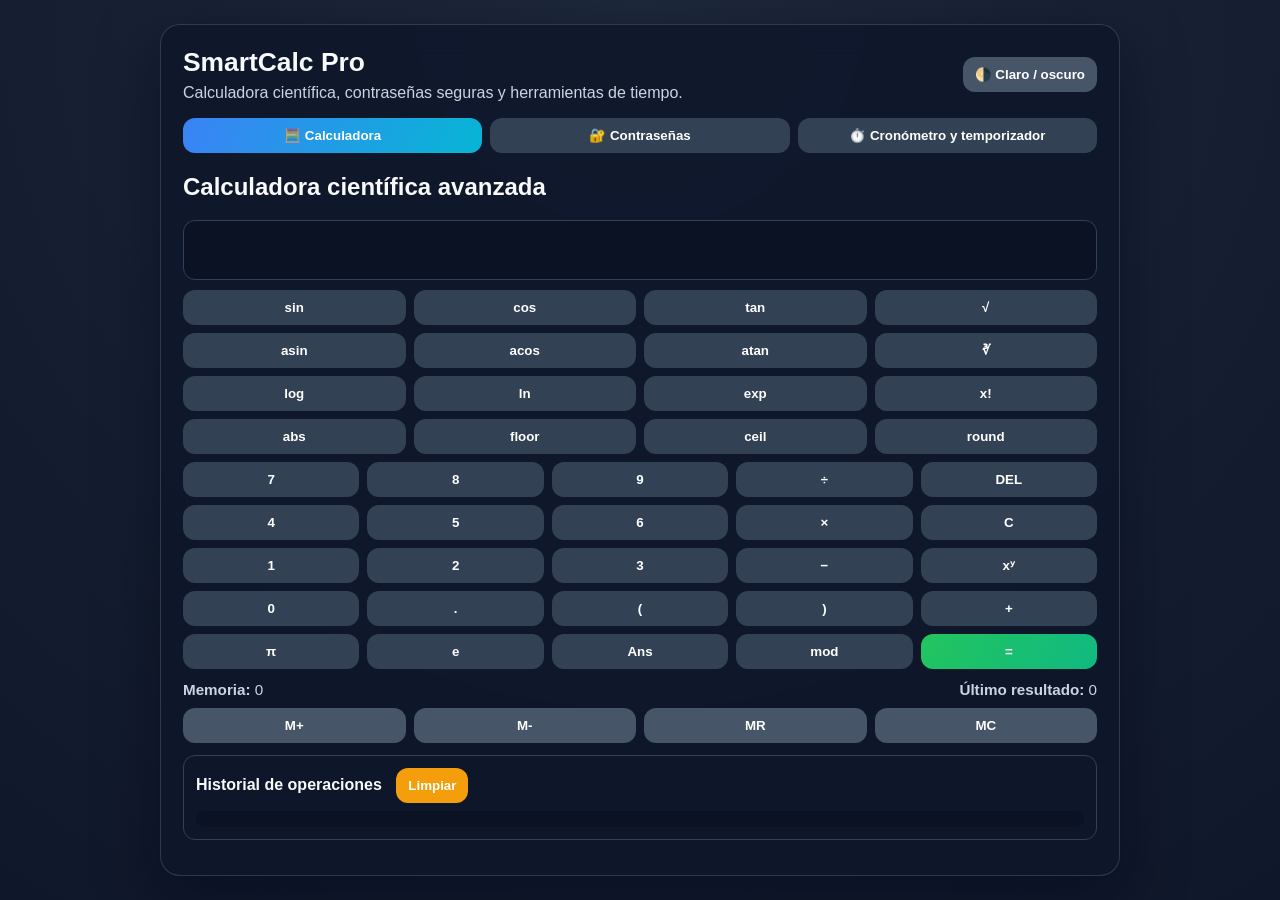
==== commit 19900db1: "Rediseña la app y añade cronómetro/temporizador" ====
--- a/index.html
+++ b/index.html
@@ -1,455 +1,125 @@
 <!DOCTYPE html>
 <html lang="es">
 <head>
-<meta charset="UTF-8">
-<meta name="viewport" content="width=device-width, initial-scale=1.0">
-<title>Herramientas Online</title>
+  <meta charset="UTF-8">
+  <meta name="viewport" content="width=device-width, initial-scale=1.0">
+  <title>SmartCalc Pro</title>
+  <link rel="stylesheet" href="styles.css">
+</head>
+<body>
+  <main class="app-shell">
+    <header class="app-header">
+      <div>
+        <h1>SmartCalc Pro</h1>
+        <p>Calculadora científica, contraseñas seguras y herramientas de tiempo.</p>
+      </div>
+      <button class="mode-btn" onclick="toggleMode()">🌗 Claro / oscuro</button>
+    </header>
 
-<style>
+    <nav class="tab-bar">
+      <button id="tabCalc" class="tab-btn active" onclick="showTool('calculatorTool')">🧮 Calculadora</button>
+      <button id="tabPass" class="tab-btn" onclick="showTool('passwordTool')">🔐 Contraseñas</button>
+      <button id="tabTime" class="tab-btn" onclick="showTool('timeTool')">⏱️ Cronómetro y temporizador</button>
+    </nav>
 
-body{
-font-family:Arial;
-margin:0;
-background:#0f172a;
-color:white;
-display:flex;
-justify-content:center;
-align-items:center;
-min-height:100vh;
-transition:0.3s;
-}
+    <section id="calculatorTool" class="tool active">
+      <h2>Calculadora científica avanzada</h2>
+      <input class="calc-display" id="calcDisplay" disabled aria-label="Pantalla de calculadora">
 
-.container{
-background:#1e293b;
-padding:25px;
-border-radius:15px;
-width:380px;
-box-shadow:0 0 20px rgba(0,0,0,0.4);
-transition:0.3s;
-}
+      <div class="calc-functions">
+        <button onclick="press('sin(')">sin</button><button onclick="press('cos(')">cos</button><button onclick="press('tan(')">tan</button><button onclick="press('sqrt(')">√</button>
+        <button onclick="press('asin(')">asin</button><button onclick="press('acos(')">acos</button><button onclick="press('atan(')">atan</button><button onclick="press('cbrt(')">∛</button>
+        <button onclick="press('log(')">log</button><button onclick="press('ln(')">ln</button><button onclick="press('exp(')">exp</button><button onclick="press('fact(')">x!</button>
+        <button onclick="press('abs(')">abs</button><button onclick="press('floor(')">floor</button><button onclick="press('ceil(')">ceil</button><button onclick="press('round(')">round</button>
+      </div>
 
-h2{
-margin-top:0;
-text-align:center;
-}
+      <div class="calc-grid">
+        <button onclick="press('7')">7</button><button onclick="press('8')">8</button><button onclick="press('9')">9</button><button onclick="press('/')">÷</button><button onclick="deleteLast()">DEL</button>
+        <button onclick="press('4')">4</button><button onclick="press('5')">5</button><button onclick="press('6')">6</button><button onclick="press('*')">×</button><button onclick="clearCalc()">C</button>
+        <button onclick="press('1')">1</button><button onclick="press('2')">2</button><button onclick="press('3')">3</button><button onclick="press('-')">−</button><button onclick="press('^')">xʸ</button>
+        <button onclick="press('0')">0</button><button onclick="press('.')">.</button><button onclick="press('(')">(</button><button onclick="press(')')">)</button><button onclick="press('+')">+</button>
+        <button onclick="insertConstant('PI')">π</button><button onclick="insertConstant('E')">e</button><button onclick="insertLastAnswer()">Ans</button><button onclick="press('%')">mod</button><button class="equal" onclick="calculate()">=</button>
+      </div>
 
-button{
-padding:10px;
-border:none;
-border-radius:8px;
-cursor:pointer;
-margin:5px;
-background:#ef4444;
-color:white;
-font-weight:bold;
-}
+      <div class="status-row">
+        <span><strong>Memoria:</strong> <span id="memoryValue">0</span></span>
+        <span><strong>Último resultado:</strong> <span id="lastAnswer">0</span></span>
+      </div>
+      <div class="memory-row">
+        <button class="subtle-btn" onclick="memoryAdd()">M+</button>
+        <button class="subtle-btn" onclick="memorySubtract()">M-</button>
+        <button class="subtle-btn" onclick="memoryRecall()">MR</button>
+        <button class="subtle-btn" onclick="memoryClear()">MC</button>
+      </div>
 
-button:hover{
-opacity:0.85;
-}
+      <div class="section">
+        <strong>Historial de operaciones</strong>
+        <button class="warning-btn" onclick="clearCalcHistory()">Limpiar</button>
+        <div class="history" id="calcHistory"></div>
+      </div>
+    </section>
 
-.mode-btn{
-width:100%;
-background:#3b82f6;
-}
+    <section id="passwordTool" class="tool">
+      <h2>Generador de contraseñas premium</h2>
+      <div id="password">Pulsa generar</div>
+      <div class="action-row">
+        <button onclick="generatePassword()">Generar</button>
+        <button onclick="copyPassword()">Copiar</button>
+      </div>
 
-.calc-display{
-width:100%;
-height:50px;
-font-size:20px;
-margin-bottom:10px;
-border-radius:8px;
-border:none;
-padding:10px;
-}
+      <div class="options">
+        <p>Longitud: <span id="lengthValue">16</span></p>
+        <input type="range" min="6" max="64" value="16" id="length">
+        <label><input type="checkbox" id="upper" checked> Mayúsculas</label>
+        <label><input type="checkbox" id="lower" checked> Minúsculas</label>
+        <label><input type="checkbox" id="numbers" checked> Números</label>
+        <label><input type="checkbox" id="symbols" checked> Símbolos</label>
+        <label><input type="checkbox" id="excludeSimilar"> Excluir ambiguos (O,0,l,1,I)</label>
+      </div>
 
-.calc-grid{
-display:grid;
-grid-template-columns:repeat(4,1fr);
-gap:8px;
-}
+      <div class="strength"><div class="strength-bar" id="strengthBar"></div></div>
+      <div id="strengthText">Fortaleza: -</div>
+      <p id="passwordTip"></p>
 
-.calc-grid button{
-padding:15px;
-font-size:16px;
-background:#334155;
-}
+      <div class="section">
+        <strong>Historial generado</strong>
+        <button class="warning-btn" onclick="clearPasswordHistory()">Limpiar</button>
+        <div class="history" id="history"></div>
+      </div>
+    </section>
 
-.password{
-display:none;
-}
+    <section id="timeTool" class="tool">
+      <h2>Cronómetro y temporizador</h2>
 
-#password{
-background:#020617;
-padding:12px;
-border-radius:8px;
-margin:10px 0;
-word-break:break-all;
-}
+      <div class="time-card">
+        <h3>Cronómetro</h3>
+        <div id="stopwatchDisplay" class="time-display">00:00:00.00</div>
+        <div class="action-row">
+          <button onclick="startStopwatch()">Iniciar</button>
+          <button onclick="pauseStopwatch()">Pausar</button>
+          <button onclick="resetStopwatch()">Reiniciar</button>
+          <button onclick="lapStopwatch()">Vuelta</button>
+        </div>
+        <div id="lapList" class="history"></div>
+      </div>
 
-.options{
-font-size:14px;
-}
+      <div class="time-card">
+        <h3>Temporizador</h3>
+        <div class="timer-inputs">
+          <input id="timerMinutes" type="number" min="0" max="180" value="5"> min
+          <input id="timerSeconds" type="number" min="0" max="59" value="0"> seg
+        </div>
+        <div id="timerDisplay" class="time-display">05:00</div>
+        <div class="action-row">
+          <button onclick="startTimer()">Iniciar</button>
+          <button onclick="pauseTimer()">Pausar</button>
+          <button onclick="resetTimer()">Reiniciar</button>
+        </div>
+      </div>
+    </section>
+  </main>
 
-.history{
-margin-top:10px;
-max-height:80px;
-overflow:auto;
-font-size:12px;
-background:#020617;
-padding:8px;
-border-radius:8px;
-}
-
-.strength{
-height:8px;
-background:#111;
-border-radius:4px;
-margin-top:8px;
-overflow:hidden;
-}
-
-.strength-bar{
-height:100%;
-width:0%;
-background:red;
-transition:0.3s;
-}
-
-input[type="range"]{
-width:100%;
-}
-
-.switch-btn{
-margin-top:15px;
-width:100%;
-background:#22c55e;
-}
-
-
-/* MODO CLARO */
-
-.light{
-background:#f1f5f9;
-color:black;
-}
-
-.light .container{
-background:white;
-}
-
-.light #password{
-background:#e2e8f0;
-}
-
-.light .history{
-background:#e2e8f0;
-}
-
-.light .calc-grid button{
-background:#d1d5db;
-color:black;
-}
-
-</style>
-<link rel="stylesheet" href="styles.css">
-</head>
-
-<body>
-
-<div class="container">
-
-<button class="mode-btn" onclick="toggleMode()">Modo claro / oscuro</button>
-
-<div id="calculatorTool">
-
-<h2>Calculadora</h2>
-
-<input class="calc-display" id="calcDisplay" disabled>
-
-<div class="calc-grid">
-
-<button onclick="press('7')">7</button>
-<button onclick="press('8')">8</button>
-<button onclick="press('9')">9</button>
-<button onclick="press('/')">÷</button>
-
-<button onclick="press('4')">4</button>
-<button onclick="press('5')">5</button>
-<button onclick="press('6')">6</button>
-<button onclick="press('*')">×</button>
-
-<button onclick="press('1')">1</button>
-<button onclick="press('2')">2</button>
-<button onclick="press('3')">3</button>
-<button onclick="press('-')">−</button>
-
-<button onclick="press('0')">0</button>
-<button onclick="press('.')">.</button>
-<button onclick="calculate()">=</button>
-<button onclick="press('+')">+</button>
-
-<button onclick="press('%')">%</button>
-<button onclick="press('(')">(</button>
-<button onclick="press(')')">)</button>
-<button onclick="clearCalc()">C</button>
-
-</div>
-
-<button class="switch-btn" onclick="showPassword()">Ir al generador de contraseñas</button>
-
-</div>
-
-
-<div id="passwordTool" class="password">
-
-<h2>Generador de Contraseñas</h2>
-
-<div id="password">Pulsa generar</div>
-
-<button onclick="generatePassword()">Generar</button>
-<button onclick="copyPassword()">Copiar</button>
-
-<div class="options">
-
-<p>Longitud: <span id="lengthValue">16</span></p>
-<input type="range" min="6" max="32" value="16" id="length">
-
-<label><input type="checkbox" id="upper" checked> Mayúsculas</label><br>
-<label><input type="checkbox" id="lower" checked> Minúsculas</label><br>
-<label><input type="checkbox" id="numbers" checked> Números</label><br>
-<label><input type="checkbox" id="symbols"> Símbolos</label>
-
-</div>
-
-<div class="strength">
-<div class="strength-bar" id="strengthBar"></div>
-</div>
-
-<div class="history" id="history"></div>
-
-<button class="switch-btn" onclick="showCalculator()">Volver a calculadora</button>
-
-  <button class="mode-btn" onclick="toggleMode()">Modo claro / oscuro</button>
-
-  <div id="calculatorTool" class="tool">
-    <h2>Calculadora</h2>
-    <input class="calc-display" id="calcDisplay" disabled aria-label="Pantalla de calculadora">
-
-    <div class="calc-scientific">
-      <button onclick="applySquareRoot()">√x</button>
-      <button onclick="applyPower2()">x²</button>
-      <button onclick="applyReciprocal()">1/x</button>
-      <button onclick="toggleSign()">±</button>
-    </div>
-
-    <div class="calc-grid">
-      <button onclick="press('7')">7</button>
-      <button onclick="press('8')">8</button>
-      <button onclick="press('9')">9</button>
-      <button onclick="press('/')">÷</button>
-
-      <button onclick="press('4')">4</button>
-      <button onclick="press('5')">5</button>
-      <button onclick="press('6')">6</button>
-      <button onclick="press('*')">×</button>
-
-      <button onclick="press('1')">1</button>
-      <button onclick="press('2')">2</button>
-      <button onclick="press('3')">3</button>
-      <button onclick="press('-')">−</button>
-
-      <button onclick="press('0')">0</button>
-      <button onclick="press('.')">.</button>
-      <button onclick="calculate()">=</button>
-      <button onclick="press('+')">+</button>
-
-      <button onclick="press('%')">%</button>
-      <button onclick="press('(')">(</button>
-      <button onclick="press(')')">)</button>
-      <button onclick="clearCalc()">C</button>
-    </div>
-
-    <div class="calc-memory">
-      <button class="subtle-btn" onclick="insertConstant('PI')">π</button>
-      <button class="subtle-btn" onclick="insertConstant('E')">e</button>
-      <button class="subtle-btn" onclick="insertLastAnswer()">Ans</button>
-      <button class="subtle-btn" onclick="deleteLast()">DEL</button>
-      <button class="subtle-btn" onclick="memoryAdd()">M+</button>
-      <button class="subtle-btn" onclick="memorySubtract()">M-</button>
-      <button class="subtle-btn" onclick="memoryRecall()">MR</button>
-      <button class="subtle-btn" onclick="memoryClear()">MC</button>
-    </div>
-
-    <div class="section">
-      <strong>Memoria:</strong> <span id="memoryValue">0</span> · <strong>Último resultado:</strong> <span id="lastAnswer">0</span>
-    </div>
-
-    <div class="section">
-      <strong>Historial de operaciones</strong>
-      <button class="warning-btn" style="float:right" onclick="clearCalcHistory()">Limpiar</button>
-      <div style="clear:both"></div>
-      <div class="history" id="calcHistory"></div>
-      <div id="shortcutHint">
-        Atajos: Enter (=), Backspace (DEL), Esc/Ctrl+L (limpiar), s (√), q (x²), i (1/x), n (±), p (π), e (e), a (Ans).
-      </div>
-    </div>
-
-    <button class="switch-btn" onclick="showPassword()">Ir al generador de contraseñas</button>
-  </div>
-
-  <div id="passwordTool" class="password tool">
-    <h2>Generador de Contraseñas</h2>
-    <div id="password">Pulsa generar</div>
-
-    <button onclick="generatePassword()">Generar</button>
-    <button onclick="copyPassword()">Copiar</button>
-
-    <div class="options">
-      <p>Longitud: <span id="lengthValue">16</span></p>
-      <input type="range" min="6" max="64" value="16" id="length">
-
-      <label><input type="checkbox" id="upper" checked> Mayúsculas</label><br>
-      <label><input type="checkbox" id="lower" checked> Minúsculas</label><br>
-      <label><input type="checkbox" id="numbers" checked> Números</label><br>
-      <label><input type="checkbox" id="symbols"> Símbolos</label><br>
-      <label><input type="checkbox" id="excludeSimilar"> Excluir caracteres ambiguos (O,0,l,1,I)</label>
-    </div>
-
-    <div class="strength"><div class="strength-bar" id="strengthBar"></div></div>
-    <div id="strengthText">Fortaleza: -</div>
-    <div id="passwordTip"></div>
-
-    <div class="section">
-      <strong>Historial generado</strong>
-      <button class="warning-btn" style="float:right" onclick="clearPasswordHistory()">Limpiar</button>
-      <div style="clear:both"></div>
-      <div class="history" id="history"></div>
-    </div>
-
-    <button class="switch-btn" onclick="showCalculator()">Volver a calculadora</button>
-  </div>
-</div>
-
-</div>
-
-<script>
-
-function toggleMode(){
-document.body.classList.toggle("light");
-}
-
-let display=document.getElementById("calcDisplay");
-
-function press(val){
-display.value+=val;
-}
-
-function calculate(){
-try{
-display.value=eval(display.value);
-}catch{
-display.value="Error";
-}
-}
-
-function clearCalc(){
-display.value="";
-}
-
-function showPassword(){
-document.getElementById("calculatorTool").style.display="none";
-document.getElementById("passwordTool").style.display="block";
-}
-
-function showCalculator(){
-document.getElementById("passwordTool").style.display="none";
-document.getElementById("calculatorTool").style.display="block";
-}
-
-const upper="ABCDEFGHIJKLMNOPQRSTUVWXYZ";
-const lower="abcdefghijklmnopqrstuvwxyz";
-const numbers="0123456789";
-const symbols="!@#$%^&*()_+[]{}<>?";
-
-const slider=document.getElementById("length");
-const lengthValue=document.getElementById("lengthValue");
-
-slider.oninput=()=>lengthValue.innerText=slider.value;
-
-function generatePassword(){
-
-let chars="";
-
-if(document.getElementById("upper").checked) chars+=upper;
-if(document.getElementById("lower").checked) chars+=lower;
-if(document.getElementById("numbers").checked) chars+=numbers;
-if(document.getElementById("symbols").checked) chars+=symbols;
-
-if(chars===""){
-alert("Selecciona al menos una opción");
-return;
-}
-
-let length=slider.value;
-let password="";
-
-for(let i=0;i<length;i++){
-password+=chars.charAt(Math.floor(Math.random()*chars.length));
-}
-
-document.getElementById("password").innerText=password;
-
-checkStrength(password);
-addHistory(password);
-
-}
-
-function copyPassword(){
-
-let text=document.getElementById("password").innerText;
-
-navigator.clipboard.writeText(text).then(()=>{
-alert("Contraseña copiada");
-});
-
-}
-
-function checkStrength(pass){
-
-let score=0;
-
-if(pass.length>8) score++;
-if(/[A-Z]/.test(pass)) score++;
-if(/[0-9]/.test(pass)) score++;
-if(/[^A-Za-z0-9]/.test(pass)) score++;
-
-let bar=document.getElementById("strengthBar");
-
-bar.style.width=(score/4*100)+"%";
-
-if(score<=1) bar.style.background="red";
-else if(score==2) bar.style.background="orange";
-else if(score==3) bar.style.background="yellow";
-else bar.style.background="green";
-
-}
-
-function addHistory(pass){
-
-let history=document.getElementById("history");
-
-let item=document.createElement("div");
-
-item.innerText=pass;
-
-history.prepend(item);
-
-}
-<div id="toast" class="toast" role="status" aria-live="polite"></div>
-
-</script>
-<script src="app.js"></script>
-
+  <div id="toast" class="toast" role="status" aria-live="polite"></div>
+  <script src="app.js"></script>
 </body>
-</html>+</html>
--- a/styles.css
+++ b/styles.css
@@ -1,157 +1,88 @@
-:root{
-  --bg:#0f172a;
-  --panel:#1e293b;
-  --surface:#020617;
+:root {
+  --bg1:#0f172a;
+  --bg2:#1e293b;
+  --panel:#0b1223;
+  --card:#111b31;
   --text:#f8fafc;
   --muted:#cbd5e1;
   --primary:#3b82f6;
-  --secondary:#22c55e;
+  --secondary:#06b6d4;
+  --success:#22c55e;
   --danger:#ef4444;
+  --warning:#f59e0b;
 }
-
-*{ box-sizing:border-box; }
-
+*{box-sizing:border-box}
 body{
-  font-family:Arial, sans-serif;
   margin:0;
-  background:linear-gradient(165deg,#0f172a,#1e293b);
+  font-family:Inter,Segoe UI,Arial,sans-serif;
+  background:radial-gradient(circle at top,var(--bg2),var(--bg1));
   color:var(--text);
+  min-height:100vh;
   display:flex;
   justify-content:center;
-  align-items:center;
-  min-height:100vh;
-  transition:0.35s ease;
+  padding:24px;
 }
-
-.container{
-  background:linear-gradient(160deg,rgba(30,41,59,0.95),rgba(15,23,42,0.94));
-  backdrop-filter: blur(8px);
-  padding:24px;
-  border-radius:16px;
-  width:min(440px,92vw);
-  box-shadow:0 20px 40px rgba(0,0,0,0.35);
+.app-shell{
+  width:min(960px,100%);
+  background:rgba(15,23,42,.86);
   border:1px solid rgba(148,163,184,.25);
+  border-radius:20px;
+  backdrop-filter:blur(14px);
+  box-shadow:0 20px 60px rgba(2,6,23,.5);
+  padding:22px;
 }
-
-h2{ margin:0 0 12px; text-align:center; }
-
-button{
-  padding:10px;
-  border:none;
-  border-radius:10px;
-  cursor:pointer;
-  margin:4px;
-  background:var(--danger);
-  color:white;
-  font-weight:bold;
-  transition:transform .14s ease, filter .14s ease, box-shadow .2s ease;
+.app-header{display:flex;justify-content:space-between;gap:12px;align-items:center}
+h1{margin:0;font-size:1.65rem}
+.app-header p{margin:.35rem 0 0;color:var(--muted)}
+.tab-bar{display:grid;grid-template-columns:repeat(3,1fr);gap:8px;margin:16px 0}
+.tab-btn,.mode-btn,button{
+  border:none;border-radius:12px;padding:10px 12px;font-weight:600;cursor:pointer;color:white;
+  transition:.2s transform,.2s filter;
 }
-button:hover{ filter:brightness(1.08); box-shadow:0 5px 12px rgba(0,0,0,.2); }
-button:active{ transform:translateY(1px) scale(0.985); }
-button:focus-visible{ outline:2px solid #93c5fd; outline-offset:2px; }
-
-.mode-btn{ width:100%; background:var(--primary); }
-.switch-btn{ margin-top:14px; width:100%; background:var(--secondary); }
-.subtle-btn{ background:#475569; }
-.warning-btn{ background:#f59e0b; }
-
-.tool{
-  animation:fadeSlide .26s ease;
-}
-
-@keyframes fadeSlide{
-  from{ opacity:0; transform:translateY(6px); }
-  to{ opacity:1; transform:translateY(0); }
-}
+button:hover{filter:brightness(1.08)}
+button:active{transform:translateY(1px) scale(.985)}
+.tab-btn{background:#334155}
+.tab-btn.active{background:linear-gradient(120deg,var(--primary),var(--secondary))}
+.mode-btn{background:#475569}
+.tool{display:none;animation:fade .24s ease}
+.tool.active{display:block}
+@keyframes fade{from{opacity:0;transform:translateY(8px)}to{opacity:1;transform:translateY(0)}}
 
 .calc-display{
-  width:100%;
-  height:52px;
-  font-size:21px;
-  margin-bottom:10px;
-  border-radius:10px;
-  border:1px solid #334155;
-  padding:10px;
-  background:#0b1223;
-  color:var(--text);
+  width:100%;height:60px;background:var(--panel);color:var(--text);border:1px solid #334155;
+  border-radius:12px;padding:0 12px;font-size:1.5rem;margin-bottom:10px
 }
+.calc-functions,.calc-grid,.memory-row,.action-row{display:grid;gap:8px}
+.calc-functions{grid-template-columns:repeat(4,1fr);margin-bottom:8px}
+.calc-grid{grid-template-columns:repeat(5,1fr)}
+.memory-row{grid-template-columns:repeat(4,1fr);margin:10px 0}
+button{background:#334155}
+.equal{background:linear-gradient(120deg,var(--success),#10b981)}
+.subtle-btn{background:#475569}
+.warning-btn{background:var(--warning);margin-left:10px}
+.status-row{display:flex;justify-content:space-between;gap:8px;font-size:.95rem;color:var(--muted);margin-top:12px}
 
-.calc-grid,.calc-memory,.calc-scientific{ display:grid; gap:8px; }
-.calc-grid{ grid-template-columns:repeat(4,1fr); }
-.calc-memory{ grid-template-columns:repeat(4,1fr); margin:10px 0; }
-.calc-scientific{ grid-template-columns:repeat(4,1fr); margin-bottom:10px; }
+.section,.time-card{
+  background:rgba(15,23,42,.7);border:1px solid #334155;padding:12px;border-radius:12px;margin-top:12px
+}
+.history{max-height:140px;overflow:auto;background:var(--panel);padding:8px;border-radius:10px;margin-top:8px;font-size:.85rem}
+.history div{padding:4px 0;border-bottom:1px solid rgba(148,163,184,.25)}
+.history div:last-child{border-bottom:none}
 
-.calc-grid button,.calc-scientific button{ padding:14px; font-size:16px; margin:0; background:#334155; }
+#password{background:var(--panel);border:1px solid #334155;padding:14px;border-radius:10px;word-break:break-all;margin:8px 0}
+.options{display:grid;gap:6px;color:var(--muted);margin:10px 0}
+.strength{height:8px;background:#111827;border-radius:8px;overflow:hidden}
+.strength-bar{height:100%;width:0;background:red;transition:.3s}
 
-.section{
-  margin-top:12px;
-  background:rgba(2,6,23,0.55);
-  border:1px solid #334155;
-  border-radius:10px;
-  padding:10px;
-}
+.time-display{font-size:2rem;text-align:center;font-weight:700;background:var(--panel);padding:10px;border-radius:10px;margin:10px 0}
+.timer-inputs{display:flex;gap:8px;align-items:center}
+.timer-inputs input{width:90px;padding:8px;border-radius:8px;border:1px solid #334155;background:var(--panel);color:var(--text)}
 
-.password{ display:none; }
+.toast{position:fixed;bottom:20px;left:50%;transform:translateX(-50%);background:#020617;color:#fff;border:1px solid #334155;padding:10px 14px;border-radius:10px;opacity:0;pointer-events:none;transition:.2s}
+.toast.show{opacity:1}
 
-#password{
-  background:var(--surface);
-  padding:12px;
-  border-radius:8px;
-  margin:10px 0;
-  word-break:break-all;
-  min-height:20px;
-  border:1px solid #334155;
-}
-
-.options{ font-size:14px; color:var(--muted); }
-.history{
-  margin-top:8px;
-  max-height:120px;
-  overflow:auto;
-  font-size:12px;
-  background:var(--surface);
-  padding:8px;
-  border-radius:8px;
-  border:1px solid #334155;
-}
-.history div{ padding:4px 0; border-bottom:1px solid rgba(148,163,184,0.2); }
-.history div:last-child{ border-bottom:none; }
-
-.strength{
-  height:8px;
-  background:#111;
-  border-radius:4px;
-  margin-top:8px;
-  overflow:hidden;
-}
-.strength-bar{ height:100%; width:0%; background:red; transition:0.3s; }
-#strengthText{ margin-top:8px; font-size:13px; font-weight:bold; }
-#passwordTip{ margin-top:2px; font-size:12px; color:var(--muted); }
-#shortcutHint{ font-size:12px; color:var(--muted); margin-top:8px; line-height:1.4; }
-
-input[type="range"]{ width:100%; }
-
-.toast{
-  position:fixed;
-  bottom:16px;
-  left:50%;
-  transform:translateX(-50%) translateY(20px);
-  background:#0b1223;
-  color:#fff;
-  border:1px solid #334155;
-  border-radius:8px;
-  padding:10px 14px;
-  opacity:0;
-  pointer-events:none;
-  transition:opacity .2s ease, transform .2s ease;
-  z-index:1000;
-}
-.toast.show{ opacity:1; transform:translateX(-50%) translateY(0); }
-
-/* MODO CLARO */
-.light{ background:linear-gradient(165deg,#f8fafc,#e2e8f0); color:black; }
-.light .container{ background:linear-gradient(160deg,#ffffff,#f8fafc); color:#0f172a; border-color:#d1d5db; }
-.light .calc-display{ background:#f8fafc; color:#0f172a; border-color:#d1d5db; }
-.light #password, .light .history, .light .section{ background:#e2e8f0; border-color:#cbd5e1; }
-.light .calc-grid button,.light .calc-scientific button{ background:#d1d5db; color:black; }
-.light .subtle-btn{ background:#94a3b8; color:#0f172a; }
+.light{background:#f1f5f9;color:#0f172a}
+.light .app-shell{background:rgba(255,255,255,.95);border-color:#cbd5e1;color:#0f172a}
+.light .app-header p,.light .status-row,.light .options{color:#475569}
+.light .calc-display,.light #password,.light .history,.light .section,.light .time-card,.light .time-display,.light .timer-inputs input{background:#e2e8f0;color:#0f172a;border-color:#cbd5e1}
+.light button{color:white}
